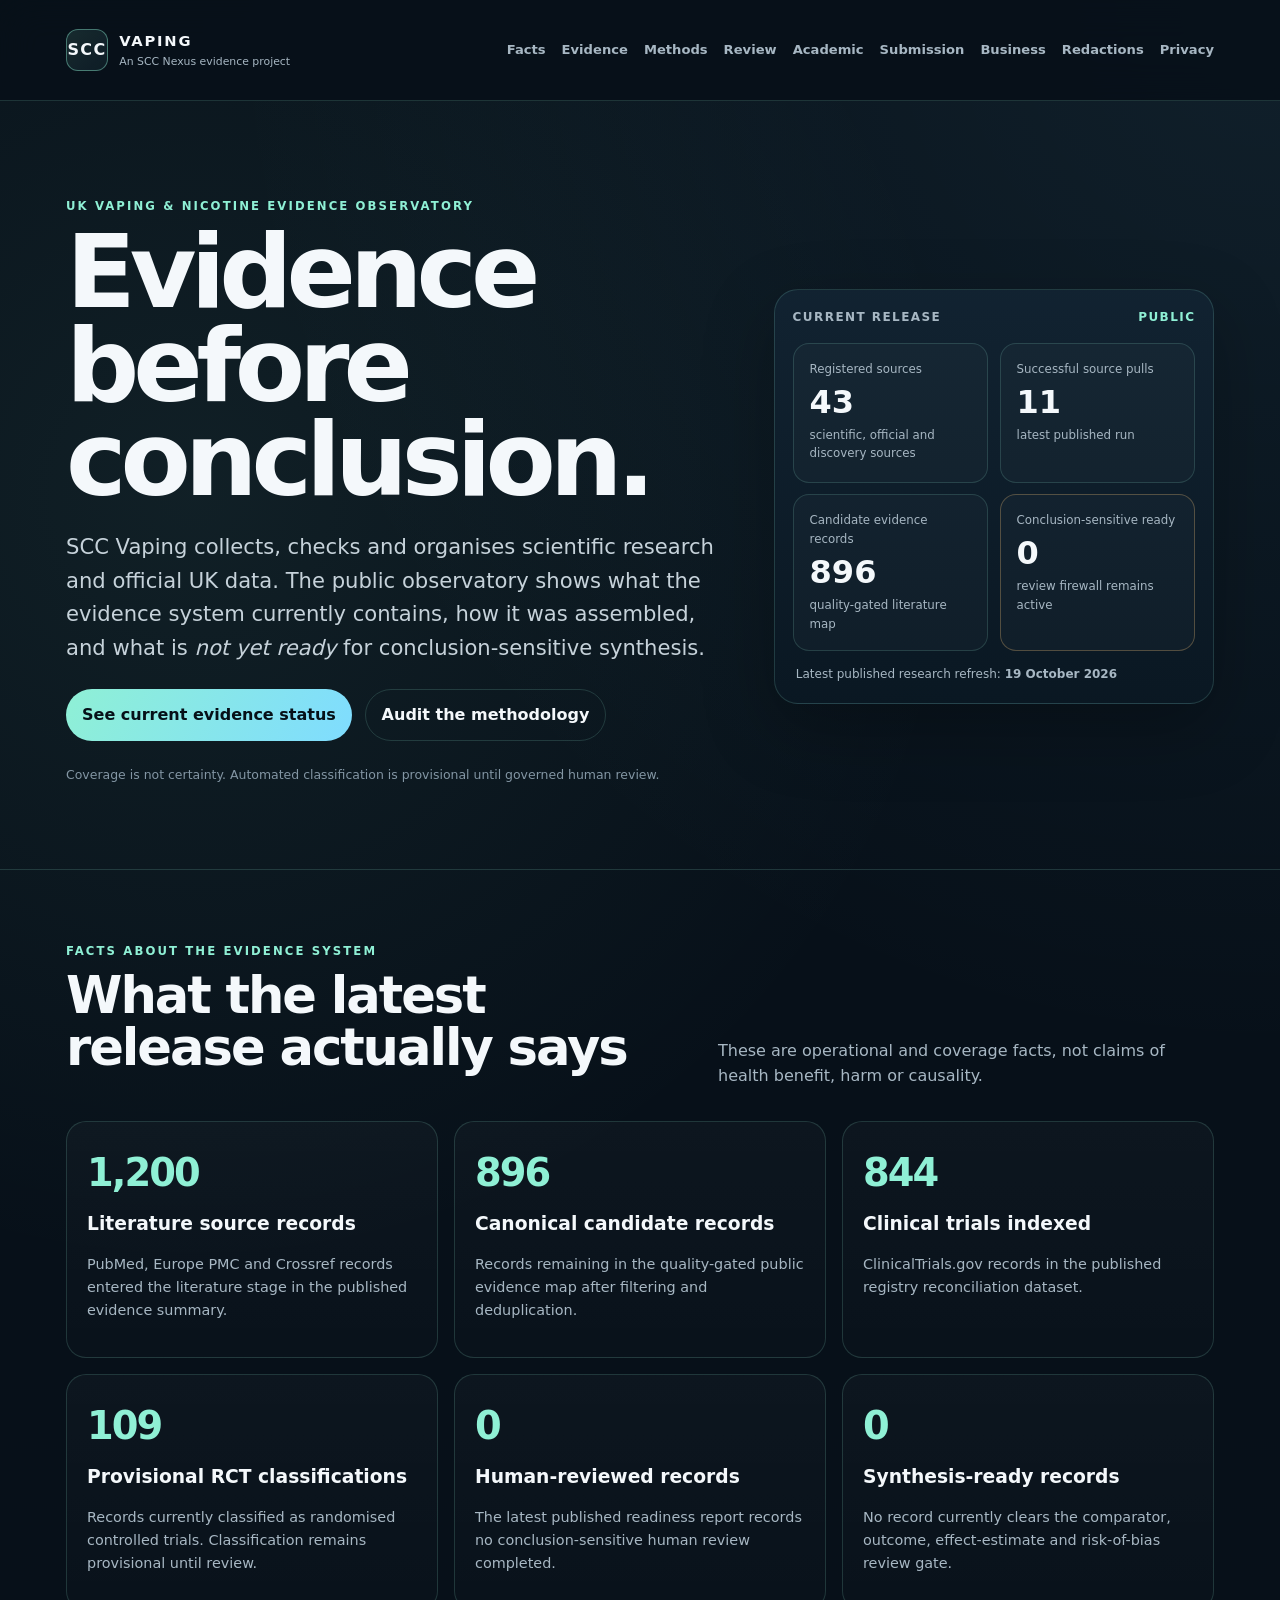
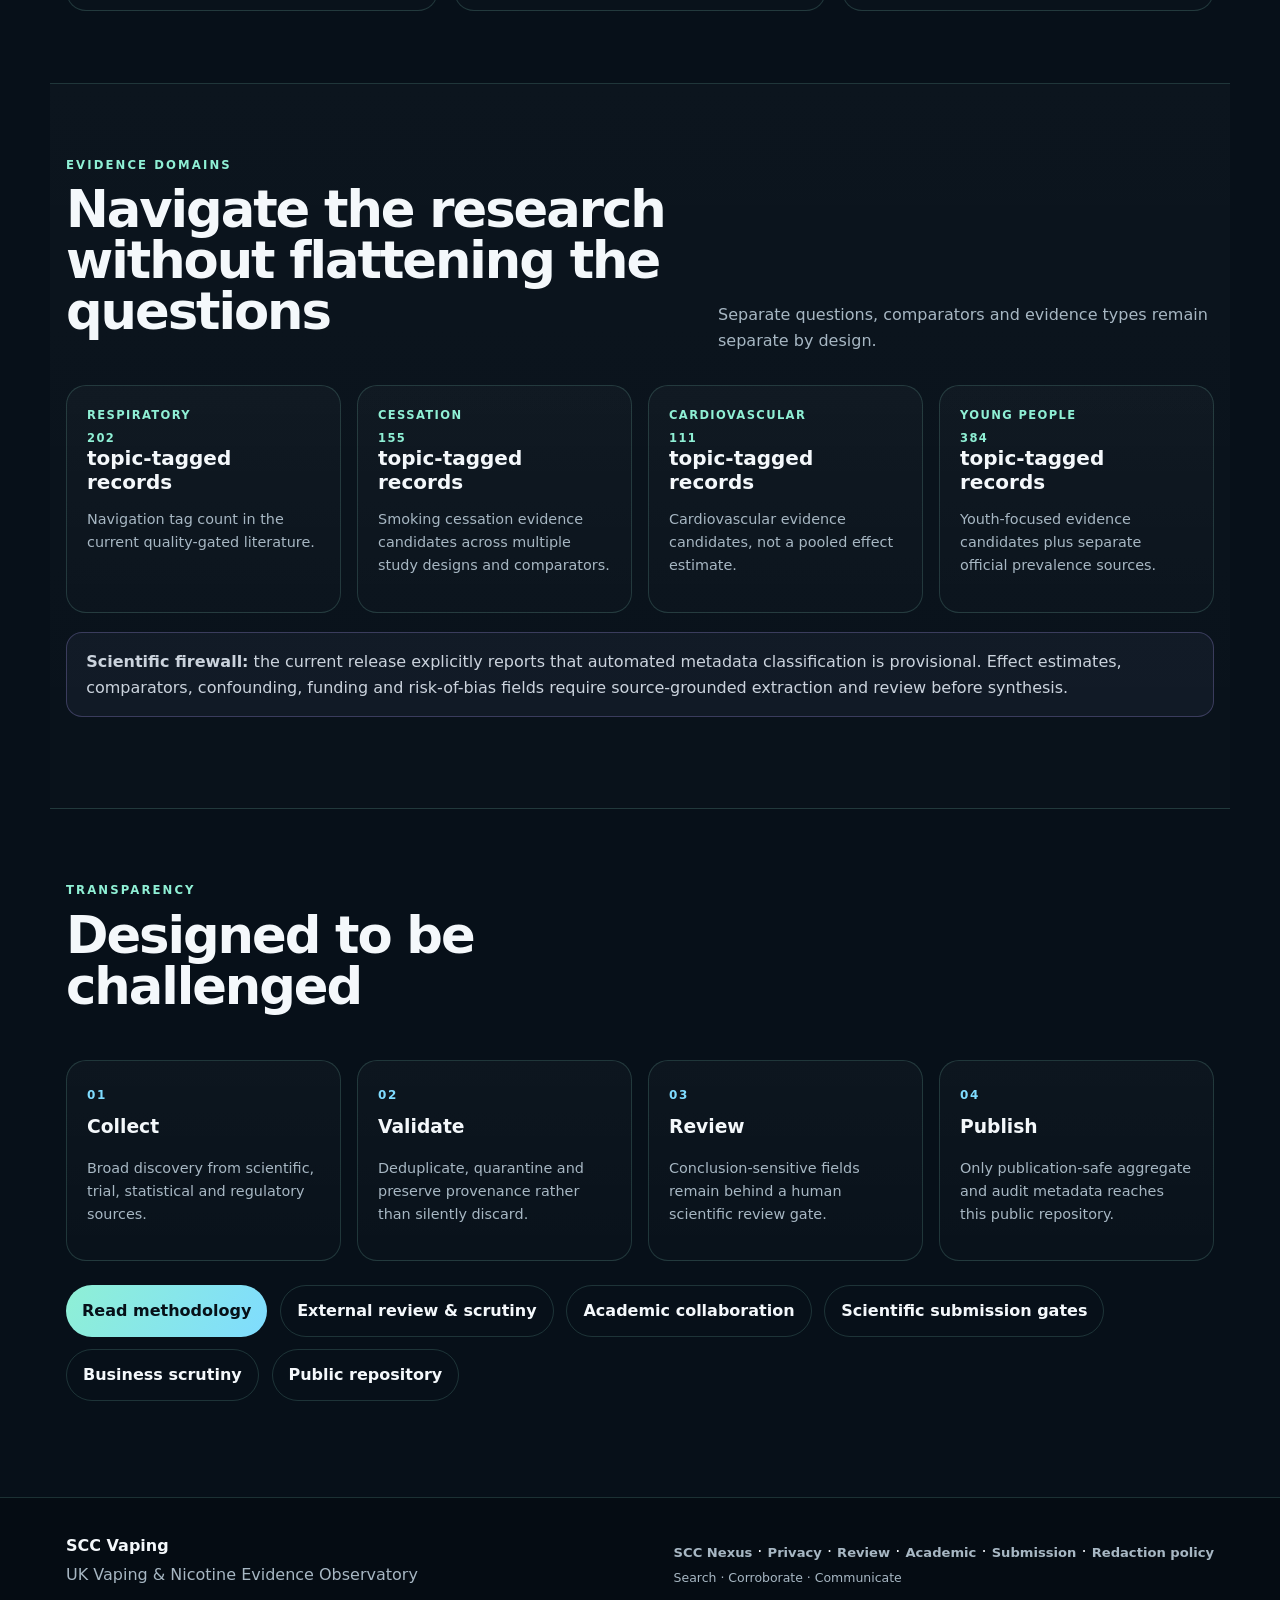
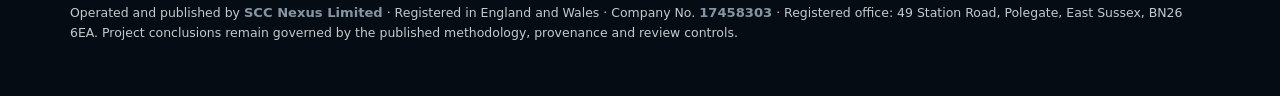
==== index.html @ a6e822c3 "Publish validated SCC Vaping harvest 39240309788 (direct_canonical)" ====
<!doctype html>
<html lang="en-GB">
<head>
  <meta charset="utf-8">
  <meta name="viewport" content="width=device-width,initial-scale=1,viewport-fit=cover">
  <title>SCC Vaping — UK Vaping & Nicotine Evidence Observatory</title>
  <meta name="description" content="SCC Vaping is an independent UK vaping and nicotine evidence observatory: public evidence coverage, research status, methodology, provenance and review readiness.">
  <meta name="theme-color" content="#071019">
  <meta name="robots" content="index,follow,max-image-preview:large,max-snippet:-1,max-video-preview:-1">
  <link rel="canonical" href="https://sccvaping.github.io/observatory/">
  <meta property="og:type" content="website">
  <meta property="og:title" content="SCC Vaping — UK Vaping & Nicotine Evidence Observatory">
  <meta property="og:description" content="Evidence before conclusion: transparent coverage, provenance, review readiness and publication safeguards.">
  <meta property="og:url" content="https://sccvaping.github.io/observatory/">
  <meta property="og:site_name" content="SCC Vaping">
  <meta name="twitter:card" content="summary_large_image">
  <link rel="stylesheet" href="assets/site.css">
  <script type="application/ld+json">{"@context":"https://schema.org","@type":"WebSite","name":"SCC Vaping","alternateName":"UK Vaping & Nicotine Evidence Observatory","url":"https://sccvaping.github.io/observatory/","description":"Independent evidence infrastructure for UK vaping and nicotine research, official data and review readiness.","publisher":{"@type":"Organization","name":"SCC Nexus","url":"https://sccnexus.co.uk/"}}</script>
  <script src="assets/site.js" defer></script>
</head>
<body>
<a class="skip" href="#main">Skip to main content</a>
<header class="topbar">
  <div class="wrap nav">
    <a class="brand" href="./" aria-label="SCC Vaping home"><span class="brand-mark">SCC</span><span><strong>VAPING</strong><small>An SCC Nexus evidence project</small></span></a>
    <nav aria-label="Primary">
      <a href="#facts">Facts</a><a href="#evidence">Evidence</a><a href="methodology.html">Methods</a><a href="review.html">Review</a><a href="academic.html">Academic</a><a href="submission.html">Submission</a><a href="business.html">Business</a><a href="redactions.html">Redactions</a><a href="privacy.html">Privacy</a>
    </nav>
  </div>
</header>
<main id="main">
  <section class="hero">
    <div class="wrap hero-grid">
      <div>
        <p class="eyebrow">UK Vaping &amp; Nicotine Evidence Observatory</p>
        <h1>Evidence before conclusion.</h1>
        <p class="lede">SCC Vaping collects, checks and organises scientific research and official UK data. The public observatory shows what the evidence system currently contains, how it was assembled, and what is <em>not yet ready</em> for conclusion-sensitive synthesis.</p>
        <div class="actions"><a class="button" href="#facts">See current evidence status</a><a class="button ghost" href="methodology.html">Audit the methodology</a></div>
        <p class="micro">Coverage is not certainty. Automated classification is provisional until governed human review.</p>
      </div>
      <aside class="pulse" aria-label="Current observatory status">
        <div class="pulse-head"><span>Current release</span><span class="status-dot">PUBLIC</span></div>
        <div class="pulse-grid">
          <article><span>Registered sources</span><strong id="registered-sources">43</strong><small>scientific, official and discovery sources</small></article>
          <article><span>Successful source pulls</span><strong id="successful-sources">11</strong><small>latest published run</small></article>
          <article><span>Candidate evidence records</span><strong id="candidate-evidence-records">896</strong><small>quality-gated literature map</small></article>
          <article class="gate"><span>Conclusion-sensitive ready</span><strong id="conclusion-ready">0</strong><small>review firewall remains active</small></article>
        </div>
        <p class="refresh">Latest published research refresh: <strong id="refresh-date">19 October 2026</strong></p>
      </aside>
    </div>
  </section>

  <section id="facts" class="section wrap">
    <div class="section-head"><div><p class="eyebrow">Facts about the evidence system</p><h2>What the latest release actually says</h2></div><p>These are operational and coverage facts, not claims of health benefit, harm or causality.</p></div>
    <div class="fact-grid">
      <article><b id="literature-source-records">1,200</b><h3>Literature source records</h3><p>PubMed, Europe PMC and Crossref records entered the literature stage in the published evidence summary.</p></article>
      <article><b id="canonical-candidate-records">896</b><h3>Canonical candidate records</h3><p>Records remaining in the quality-gated public evidence map after filtering and deduplication.</p></article>
      <article><b id="clinical-trials-indexed">844</b><h3>Clinical trials indexed</h3><p>ClinicalTrials.gov records in the published registry reconciliation dataset.</p></article>
      <article><b id="provisional-rct-count">109</b><h3>Provisional RCT classifications</h3><p>Records currently classified as randomised controlled trials. Classification remains provisional until review.</p></article>
      <article><b id="human-reviewed-count">0</b><h3>Human-reviewed records</h3><p>The latest published readiness report records no conclusion-sensitive human review completed.</p></article>
      <article><b id="synthesis-ready-count">0</b><h3>Synthesis-ready records</h3><p>No record currently clears the comparator, outcome, effect-estimate and risk-of-bias review gate.</p></article>
    </div>
  </section>

  <section id="evidence" class="section alt">
    <div class="wrap">
      <div class="section-head"><div><p class="eyebrow">Evidence domains</p><h2>Navigate the research without flattening the questions</h2></div><p>Separate questions, comparators and evidence types remain separate by design.</p></div>
      <div class="domain-grid">
        <article><span>Respiratory</span><strong><span id="respiratory-count">202</span> topic-tagged records</strong><p>Navigation tag count in the current quality-gated literature.</p></article>
        <article><span>Cessation</span><strong><span id="cessation-count">155</span> topic-tagged records</strong><p>Smoking cessation evidence candidates across multiple study designs and comparators.</p></article>
        <article><span>Cardiovascular</span><strong><span id="cardiovascular-count">111</span> topic-tagged records</strong><p>Cardiovascular evidence candidates, not a pooled effect estimate.</p></article>
        <article><span>Young people</span><strong><span id="youth-count">384</span> topic-tagged records</strong><p>Youth-focused evidence candidates plus separate official prevalence sources.</p></article>
      </div>
      <div class="notice"><strong>Scientific firewall:</strong> the current release explicitly reports that automated metadata classification is provisional. Effect estimates, comparators, confounding, funding and risk-of-bias fields require source-grounded extraction and review before synthesis.</div>
    </div>
  </section>

  <section class="section wrap">
    <div class="section-head"><div><p class="eyebrow">Transparency</p><h2>Designed to be challenged</h2></div></div>
    <div class="steps"><article><b>01</b><h3>Collect</h3><p>Broad discovery from scientific, trial, statistical and regulatory sources.</p></article><article><b>02</b><h3>Validate</h3><p>Deduplicate, quarantine and preserve provenance rather than silently discard.</p></article><article><b>03</b><h3>Review</h3><p>Conclusion-sensitive fields remain behind a human scientific review gate.</p></article><article><b>04</b><h3>Publish</h3><p>Only publication-safe aggregate and audit metadata reaches this public repository.</p></article></div>
    <div class="actions lower"><a class="button" href="methodology.html">Read methodology</a><a class="button ghost" href="review.html">External review &amp; scrutiny</a><a class="button ghost" href="academic.html">Academic collaboration</a><a class="button ghost" href="submission.html">Scientific submission gates</a><a class="button ghost" href="business.html">Business scrutiny</a><a class="button ghost" href="https://github.com/sccvaping/observatory">Public repository</a></div>
  </section>
</main>
<footer><div class="wrap footer-grid"><div><strong>SCC Vaping</strong><p>UK Vaping &amp; Nicotine Evidence Observatory</p></div><div><a href="https://sccnexus.co.uk/">SCC Nexus</a><span> · </span><a href="privacy.html">Privacy</a><span> · </span><a href="review.html">Review</a><span> · </span><a href="academic.html">Academic</a><span> · </span><a href="submission.html">Submission</a><span> · </span><a href="redactions.html">Redaction policy</a><p class="micro">Search · Corroborate · Communicate</p></div></div></footer>
</body>
</html>
---- assets/site.css ----
:root{--bg:#071019;--panel:#0b1722;--panel2:#0e1d2a;--line:rgba(150,238,217,.16);--text:#f4f8fb;--muted:#a7b7c3;--mint:#8ff0d5;--cyan:#7fdcff;--violet:#b5a5ff;--amber:#ffc97a;--max:1180px}*{box-sizing:border-box}html{scroll-behavior:smooth}body{margin:0;background:radial-gradient(circle at top right,rgba(127,220,255,.08),transparent 30%),radial-gradient(circle at 15% 15%,rgba(143,240,213,.07),transparent 26%),var(--bg);color:var(--text);font-family:Inter,ui-sans-serif,system-ui,-apple-system,BlinkMacSystemFont,"Segoe UI",sans-serif;line-height:1.6}a{color:var(--mint)}.wrap,main{width:min(var(--max),calc(100% - 2rem));margin:auto}.skip{position:absolute;left:-999px}.skip:focus{left:1rem;top:1rem;z-index:99;background:#fff;color:#000;padding:.7rem 1rem}.topbar,body>header{position:sticky;top:0;z-index:50;background:rgba(7,16,25,.9);backdrop-filter:blur(18px);border-bottom:1px solid var(--line)}body>header{min-height:74px;padding:.8rem max(1rem,calc((100vw - var(--max))/2));display:flex;align-items:center;justify-content:space-between;gap:1.2rem}.nav{min-height:74px;display:flex;align-items:center;justify-content:space-between;gap:1.2rem}.brand{display:flex;align-items:center;gap:.7rem;color:var(--text);text-decoration:none}.brand-mark{display:grid;place-items:center;width:42px;height:42px;border:1px solid rgba(143,240,213,.42);border-radius:12px;background:linear-gradient(135deg,rgba(143,240,213,.12),rgba(127,220,255,.06));font-weight:900;letter-spacing:.08em}.brand strong,.brand b{display:block;letter-spacing:.12em;font-size:.92rem}.brand b span{color:var(--mint)}.brand small{display:block;color:var(--muted);font-size:.68rem}.nav nav,body>header nav{display:flex;gap:1rem;flex-wrap:wrap}.nav nav a,body>header nav a,footer a{color:var(--muted);text-decoration:none;font-size:.82rem;font-weight:700}.nav nav a:hover,body>header nav a:hover,body>header nav a.active,footer a:hover{color:var(--mint)}.hero{padding:6rem 0 4.5rem;border-bottom:1px solid var(--line)}main>.hero{margin-left:calc(50% - 50vw);margin-right:calc(50% - 50vw);padding-left:max(1rem,calc((100vw - var(--max))/2));padding-right:max(1rem,calc((100vw - var(--max))/2))}.hero.compact{padding-top:4rem;padding-bottom:3rem}.hero-grid{display:grid;grid-template-columns:1.2fr .8fr;gap:3rem;align-items:center}.eyebrow{margin:0 0 .6rem;text-transform:uppercase;letter-spacing:.18em;color:var(--mint);font-size:.73rem;font-weight:900}.hero h1{font-size:clamp(3rem,8vw,6.7rem);line-height:.92;letter-spacing:-.06em;margin:.25rem 0 1.4rem;max-width:10ch}.compact h1{font-size:clamp(2.6rem,6vw,5rem);max-width:15ch}.lede,.intro{font-size:clamp(1.03rem,2vw,1.32rem);color:#c6d2da;max-width:800px}.intro{font-size:1rem}.micro{font-size:.78rem;color:#8396a4}.actions{display:flex;gap:.8rem;flex-wrap:wrap;margin:1.5rem 0}.button{display:inline-flex;align-items:center;justify-content:center;min-height:48px;padding:.75rem 1rem;border-radius:999px;background:linear-gradient(120deg,var(--mint),var(--cyan));color:#061018;text-decoration:none;font-weight:900}.button.ghost{background:transparent;color:var(--text);border:1px solid var(--line)}.pulse{background:linear-gradient(180deg,rgba(18,36,51,.9),rgba(10,24,35,.9));border:1px solid var(--line);border-radius:24px;padding:1.1rem;box-shadow:0 24px 70px rgba(0,0,0,.25)}.pulse-head{display:flex;justify-content:space-between;color:var(--muted);font-size:.75rem;font-weight:800;text-transform:uppercase;letter-spacing:.12em}.status-dot{color:var(--mint)}.pulse-grid{display:grid;grid-template-columns:1fr 1fr;gap:.7rem;margin-top:1rem}.pulse article{background:rgba(255,255,255,.025);border:1px solid var(--line);border-radius:16px;padding:1rem;min-height:140px}.pulse article.gate{border-color:rgba(255,201,122,.28)}.pulse article span,.pulse article small{display:block;color:var(--muted);font-size:.74rem}.pulse article strong{display:block;font-size:2rem;line-height:1.1;margin:.35rem 0}.refresh{font-size:.75rem;color:var(--muted);margin:.9rem .2rem .1rem}.section{padding:4.5rem 0}.section.alt{background:linear-gradient(180deg,rgba(255,255,255,.018),rgba(255,255,255,.008));border-top:1px solid var(--line);border-bottom:1px solid var(--line)}.section h2,.section-head h2{font-size:clamp(2rem,4vw,3.4rem);line-height:1;letter-spacing:-.04em;margin:.2rem 0 1rem}.section-head{display:grid;grid-template-columns:1fr .8fr;gap:2rem;align-items:end;margin-bottom:2rem}.section-head>p{color:var(--muted);margin:0}.fact-grid,.domain-grid,.steps,.cards,.stats{display:grid;gap:1rem}.fact-grid{grid-template-columns:repeat(3,1fr)}.domain-grid,.steps{grid-template-columns:repeat(4,1fr)}.cards{grid-template-columns:repeat(3,1fr)}.stats{grid-template-columns:repeat(5,1fr)}.stats article,.cards article,.fact-grid article,.domain-grid article,.steps article{background:linear-gradient(180deg,rgba(255,255,255,.027),rgba(255,255,255,.012));border:1px solid var(--line);border-radius:20px;padding:1.25rem}.stats span{display:block;color:var(--muted);font-size:.75rem}.stats strong{display:block;color:var(--mint);font-size:2rem;line-height:1.15;margin-top:.3rem}.cards p,.fact-grid p,.domain-grid p,.steps p{color:var(--muted);font-size:.9rem}.fact-grid b{font-size:2.4rem;letter-spacing:-.05em;color:var(--mint)}.fact-grid h3,.steps h3,.cards h3{margin:.35rem 0}.domain-grid span{display:block;color:var(--mint);font-size:.72rem;text-transform:uppercase;letter-spacing:.12em;font-weight:900}.domain-grid strong{display:block;font-size:1.25rem;line-height:1.2;margin:.45rem 0}.notice{margin:1.2rem 0;padding:1rem 1.2rem;border:1px solid rgba(181,165,255,.25);background:rgba(181,165,255,.05);border-radius:16px;color:#cbd3dd}.steps b{color:var(--cyan);font-size:.75rem;letter-spacing:.14em}.bars{max-width:850px}.bar-row{display:grid;grid-template-columns:180px 1fr 60px;gap:.8rem;align-items:center;margin:.7rem 0}.bar-row>span{font-size:.82rem;color:var(--muted)}.bar-row i{height:10px;background:rgba(255,255,255,.06);border-radius:999px;overflow:hidden}.bar-row i b{display:block;height:100%;background:linear-gradient(90deg,var(--mint),var(--cyan));border-radius:999px}.bar-row>strong{text-align:right}.table-wrap{overflow-x:auto}table{width:100%;border-collapse:collapse;background:rgba(255,255,255,.015);border:1px solid var(--line)}th,td{text-align:left;padding:.8rem;border-bottom:1px solid var(--line)}th{color:var(--mint);font-size:.76rem;text-transform:uppercase;letter-spacing:.08em}td{color:#cbd3dd}.lower{margin-top:1.5rem}footer{border-top:1px solid var(--line);padding:2.2rem max(1rem,calc((100vw - var(--max))/2));background:#050c13}footer p{color:var(--muted)}.footer-grid{display:flex;justify-content:space-between;gap:2rem;align-items:flex-end}.footer-grid p{margin:.2rem 0;color:var(--muted)}@media(max-width:900px){.hero-grid,.section-head{grid-template-columns:1fr}.fact-grid,.cards{grid-template-columns:1fr 1fr}.domain-grid,.steps{grid-template-columns:1fr 1fr}.stats{grid-template-columns:repeat(2,1fr)}.nav nav{display:none}body>header{align-items:flex-start;flex-direction:column}body>header nav{gap:.65rem}}@media(max-width:600px){.hero{padding:4rem 0 3rem}.pulse-grid,.fact-grid,.domain-grid,.steps,.cards,.stats{grid-template-columns:1fr}.footer-grid{display:block}.footer-grid>div+div{margin-top:1rem}.section{padding:3.5rem 0}.hero h1{font-size:3.4rem}.bar-row{grid-template-columns:120px 1fr 45px;font-size:.75rem}}
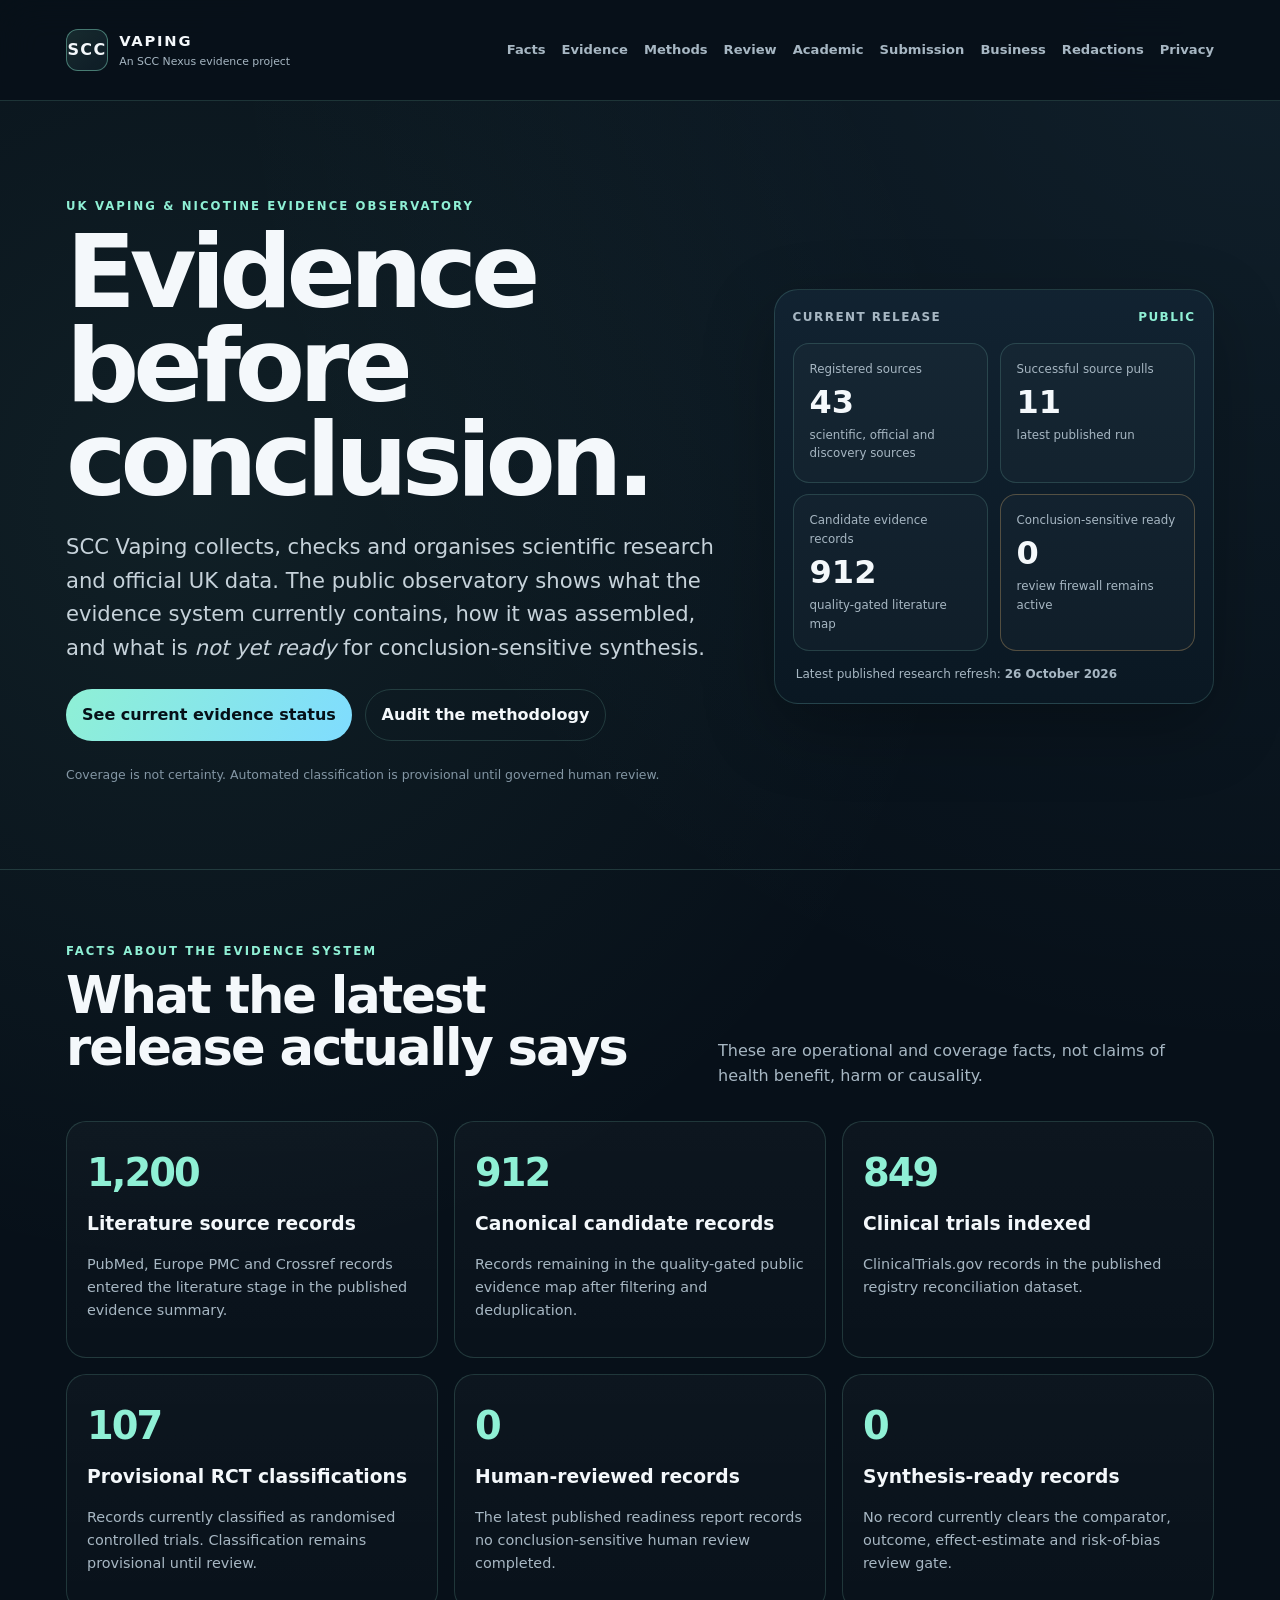
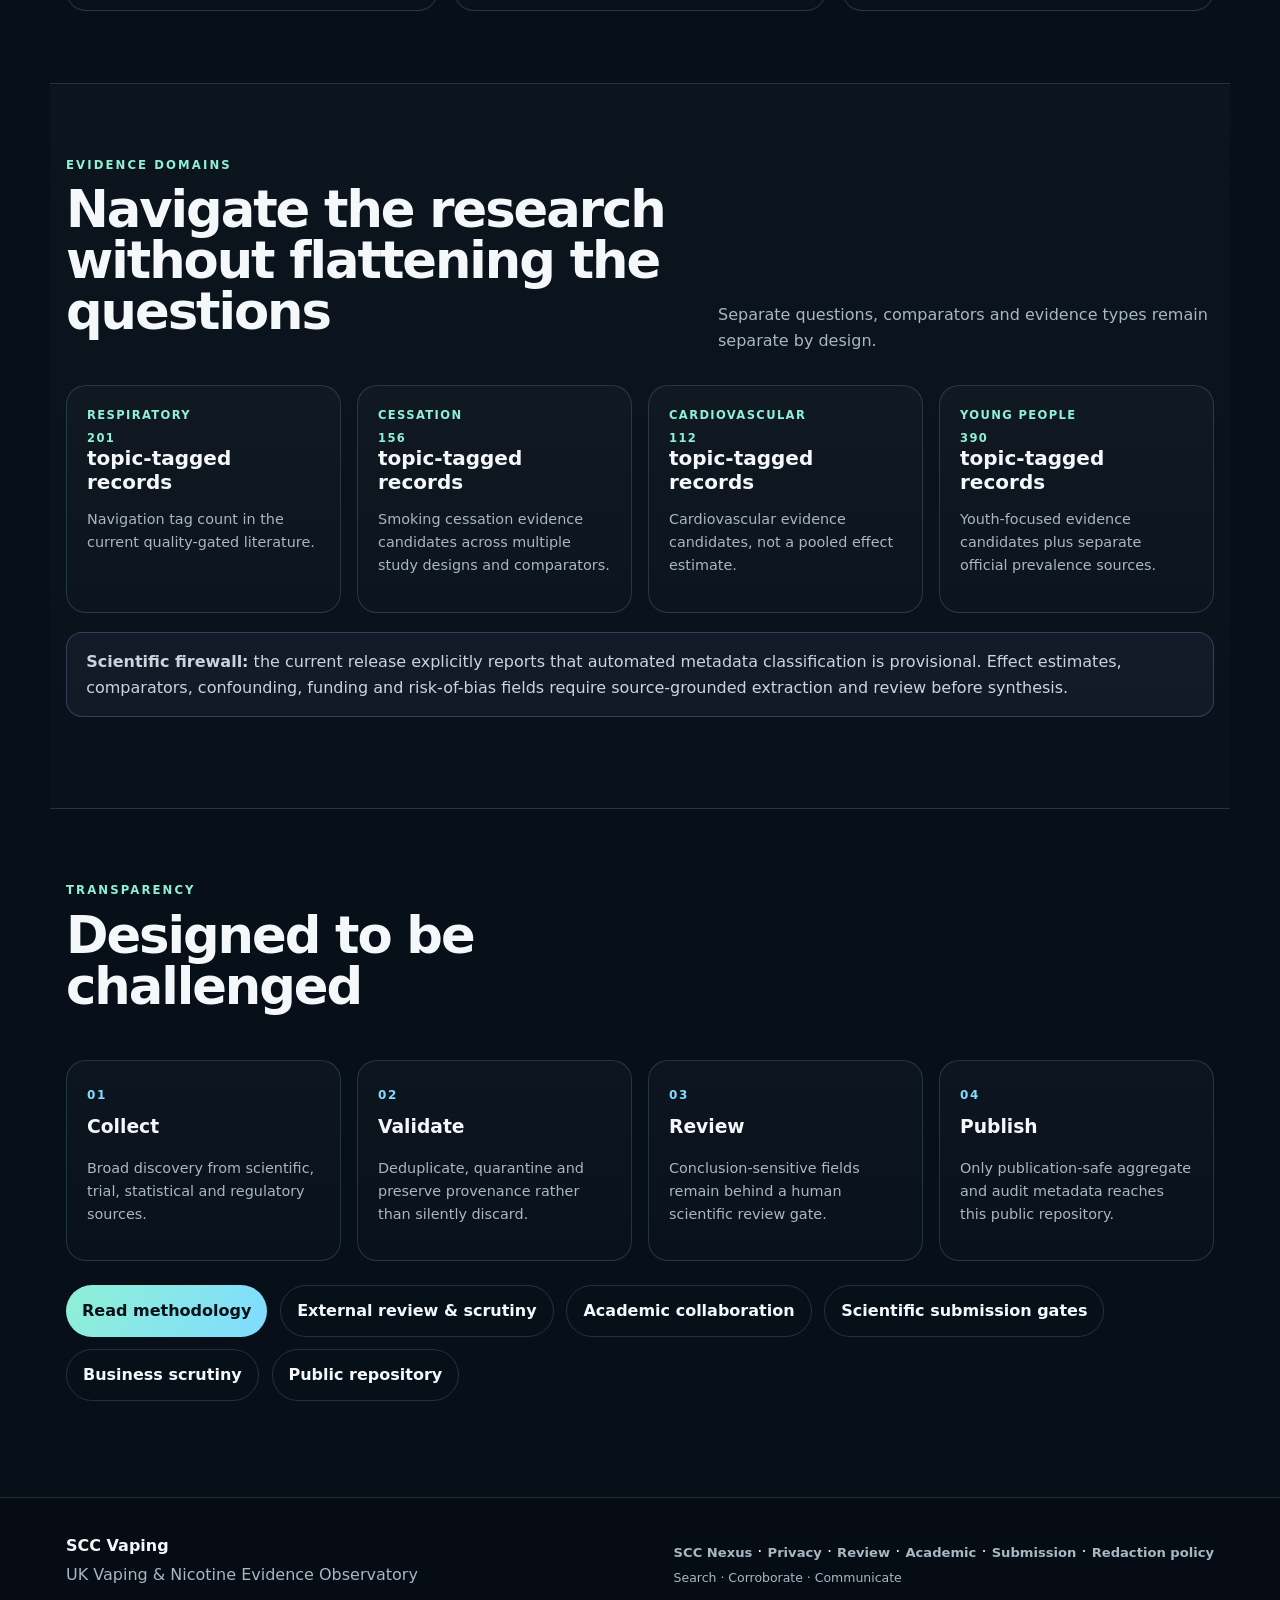
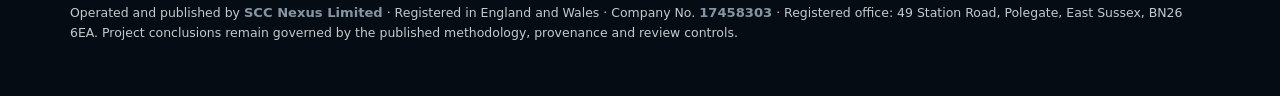
==== commit 8f03a2c9: "Publish validated SCC Vaping harvest 40313181927 (direct_canonical)" ====
--- a/index.html
+++ b/index.html
@@ -43,10 +43,10 @@
         <div class="pulse-grid">
           <article><span>Registered sources</span><strong id="registered-sources">43</strong><small>scientific, official and discovery sources</small></article>
           <article><span>Successful source pulls</span><strong id="successful-sources">11</strong><small>latest published run</small></article>
-          <article><span>Candidate evidence records</span><strong id="candidate-evidence-records">896</strong><small>quality-gated literature map</small></article>
+          <article><span>Candidate evidence records</span><strong id="candidate-evidence-records">912</strong><small>quality-gated literature map</small></article>
           <article class="gate"><span>Conclusion-sensitive ready</span><strong id="conclusion-ready">0</strong><small>review firewall remains active</small></article>
         </div>
-        <p class="refresh">Latest published research refresh: <strong id="refresh-date">19 October 2026</strong></p>
+        <p class="refresh">Latest published research refresh: <strong id="refresh-date">26 October 2026</strong></p>
       </aside>
     </div>
   </section>
@@ -55,9 +55,9 @@
     <div class="section-head"><div><p class="eyebrow">Facts about the evidence system</p><h2>What the latest release actually says</h2></div><p>These are operational and coverage facts, not claims of health benefit, harm or causality.</p></div>
     <div class="fact-grid">
       <article><b id="literature-source-records">1,200</b><h3>Literature source records</h3><p>PubMed, Europe PMC and Crossref records entered the literature stage in the published evidence summary.</p></article>
-      <article><b id="canonical-candidate-records">896</b><h3>Canonical candidate records</h3><p>Records remaining in the quality-gated public evidence map after filtering and deduplication.</p></article>
-      <article><b id="clinical-trials-indexed">844</b><h3>Clinical trials indexed</h3><p>ClinicalTrials.gov records in the published registry reconciliation dataset.</p></article>
-      <article><b id="provisional-rct-count">109</b><h3>Provisional RCT classifications</h3><p>Records currently classified as randomised controlled trials. Classification remains provisional until review.</p></article>
+      <article><b id="canonical-candidate-records">912</b><h3>Canonical candidate records</h3><p>Records remaining in the quality-gated public evidence map after filtering and deduplication.</p></article>
+      <article><b id="clinical-trials-indexed">849</b><h3>Clinical trials indexed</h3><p>ClinicalTrials.gov records in the published registry reconciliation dataset.</p></article>
+      <article><b id="provisional-rct-count">107</b><h3>Provisional RCT classifications</h3><p>Records currently classified as randomised controlled trials. Classification remains provisional until review.</p></article>
       <article><b id="human-reviewed-count">0</b><h3>Human-reviewed records</h3><p>The latest published readiness report records no conclusion-sensitive human review completed.</p></article>
       <article><b id="synthesis-ready-count">0</b><h3>Synthesis-ready records</h3><p>No record currently clears the comparator, outcome, effect-estimate and risk-of-bias review gate.</p></article>
     </div>
@@ -67,10 +67,10 @@
     <div class="wrap">
       <div class="section-head"><div><p class="eyebrow">Evidence domains</p><h2>Navigate the research without flattening the questions</h2></div><p>Separate questions, comparators and evidence types remain separate by design.</p></div>
       <div class="domain-grid">
-        <article><span>Respiratory</span><strong><span id="respiratory-count">202</span> topic-tagged records</strong><p>Navigation tag count in the current quality-gated literature.</p></article>
-        <article><span>Cessation</span><strong><span id="cessation-count">155</span> topic-tagged records</strong><p>Smoking cessation evidence candidates across multiple study designs and comparators.</p></article>
-        <article><span>Cardiovascular</span><strong><span id="cardiovascular-count">111</span> topic-tagged records</strong><p>Cardiovascular evidence candidates, not a pooled effect estimate.</p></article>
-        <article><span>Young people</span><strong><span id="youth-count">384</span> topic-tagged records</strong><p>Youth-focused evidence candidates plus separate official prevalence sources.</p></article>
+        <article><span>Respiratory</span><strong><span id="respiratory-count">201</span> topic-tagged records</strong><p>Navigation tag count in the current quality-gated literature.</p></article>
+        <article><span>Cessation</span><strong><span id="cessation-count">156</span> topic-tagged records</strong><p>Smoking cessation evidence candidates across multiple study designs and comparators.</p></article>
+        <article><span>Cardiovascular</span><strong><span id="cardiovascular-count">112</span> topic-tagged records</strong><p>Cardiovascular evidence candidates, not a pooled effect estimate.</p></article>
+        <article><span>Young people</span><strong><span id="youth-count">390</span> topic-tagged records</strong><p>Youth-focused evidence candidates plus separate official prevalence sources.</p></article>
       </div>
       <div class="notice"><strong>Scientific firewall:</strong> the current release explicitly reports that automated metadata classification is provisional. Effect estimates, comparators, confounding, funding and risk-of-bias fields require source-grounded extraction and review before synthesis.</div>
     </div>
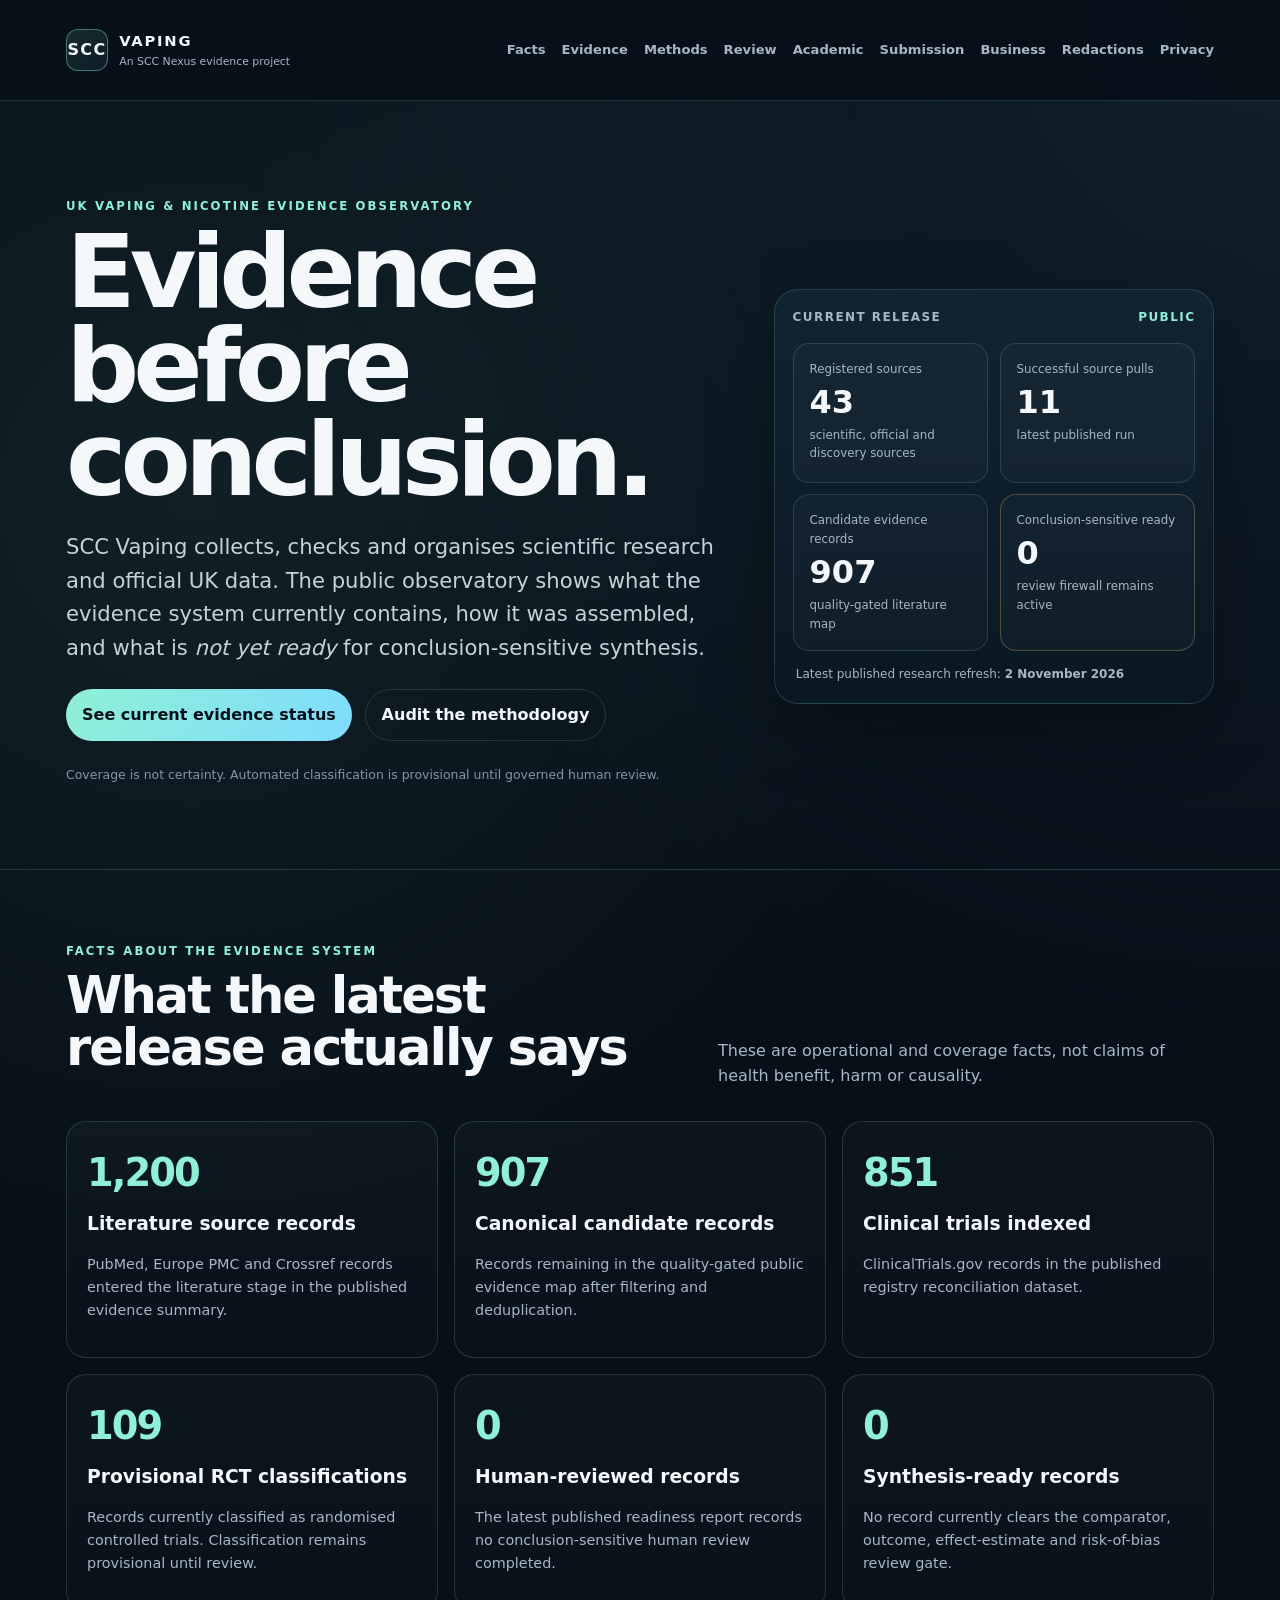
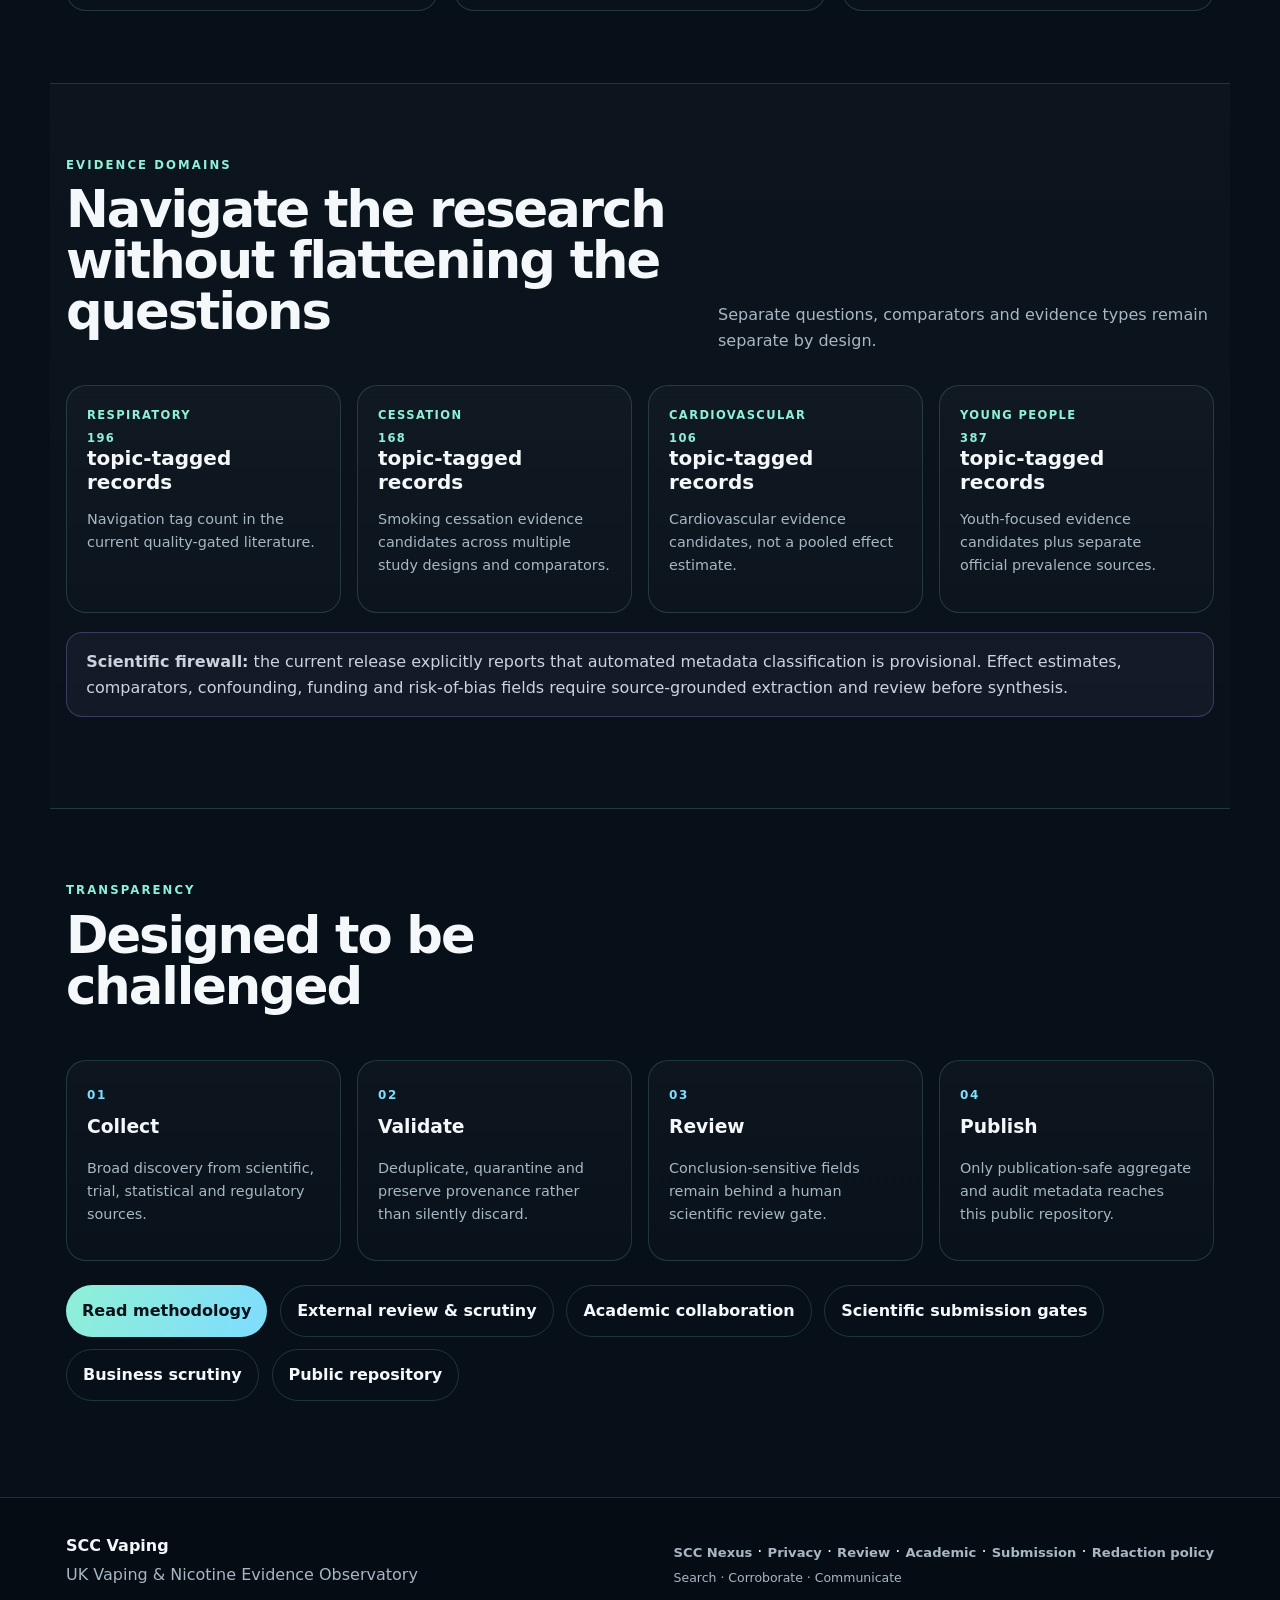
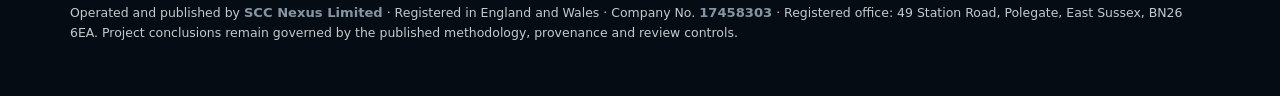
==== commit 6c7bceaa: "Publish validated SCC Vaping harvest 41454214180 (direct_canonical)" ====
--- a/index.html
+++ b/index.html
@@ -43,10 +43,10 @@
         <div class="pulse-grid">
           <article><span>Registered sources</span><strong id="registered-sources">43</strong><small>scientific, official and discovery sources</small></article>
           <article><span>Successful source pulls</span><strong id="successful-sources">11</strong><small>latest published run</small></article>
-          <article><span>Candidate evidence records</span><strong id="candidate-evidence-records">912</strong><small>quality-gated literature map</small></article>
+          <article><span>Candidate evidence records</span><strong id="candidate-evidence-records">907</strong><small>quality-gated literature map</small></article>
           <article class="gate"><span>Conclusion-sensitive ready</span><strong id="conclusion-ready">0</strong><small>review firewall remains active</small></article>
         </div>
-        <p class="refresh">Latest published research refresh: <strong id="refresh-date">26 October 2026</strong></p>
+        <p class="refresh">Latest published research refresh: <strong id="refresh-date">2 November 2026</strong></p>
       </aside>
     </div>
   </section>
@@ -55,9 +55,9 @@
     <div class="section-head"><div><p class="eyebrow">Facts about the evidence system</p><h2>What the latest release actually says</h2></div><p>These are operational and coverage facts, not claims of health benefit, harm or causality.</p></div>
     <div class="fact-grid">
       <article><b id="literature-source-records">1,200</b><h3>Literature source records</h3><p>PubMed, Europe PMC and Crossref records entered the literature stage in the published evidence summary.</p></article>
-      <article><b id="canonical-candidate-records">912</b><h3>Canonical candidate records</h3><p>Records remaining in the quality-gated public evidence map after filtering and deduplication.</p></article>
-      <article><b id="clinical-trials-indexed">849</b><h3>Clinical trials indexed</h3><p>ClinicalTrials.gov records in the published registry reconciliation dataset.</p></article>
-      <article><b id="provisional-rct-count">107</b><h3>Provisional RCT classifications</h3><p>Records currently classified as randomised controlled trials. Classification remains provisional until review.</p></article>
+      <article><b id="canonical-candidate-records">907</b><h3>Canonical candidate records</h3><p>Records remaining in the quality-gated public evidence map after filtering and deduplication.</p></article>
+      <article><b id="clinical-trials-indexed">851</b><h3>Clinical trials indexed</h3><p>ClinicalTrials.gov records in the published registry reconciliation dataset.</p></article>
+      <article><b id="provisional-rct-count">109</b><h3>Provisional RCT classifications</h3><p>Records currently classified as randomised controlled trials. Classification remains provisional until review.</p></article>
       <article><b id="human-reviewed-count">0</b><h3>Human-reviewed records</h3><p>The latest published readiness report records no conclusion-sensitive human review completed.</p></article>
       <article><b id="synthesis-ready-count">0</b><h3>Synthesis-ready records</h3><p>No record currently clears the comparator, outcome, effect-estimate and risk-of-bias review gate.</p></article>
     </div>
@@ -67,10 +67,10 @@
     <div class="wrap">
       <div class="section-head"><div><p class="eyebrow">Evidence domains</p><h2>Navigate the research without flattening the questions</h2></div><p>Separate questions, comparators and evidence types remain separate by design.</p></div>
       <div class="domain-grid">
-        <article><span>Respiratory</span><strong><span id="respiratory-count">201</span> topic-tagged records</strong><p>Navigation tag count in the current quality-gated literature.</p></article>
-        <article><span>Cessation</span><strong><span id="cessation-count">156</span> topic-tagged records</strong><p>Smoking cessation evidence candidates across multiple study designs and comparators.</p></article>
-        <article><span>Cardiovascular</span><strong><span id="cardiovascular-count">112</span> topic-tagged records</strong><p>Cardiovascular evidence candidates, not a pooled effect estimate.</p></article>
-        <article><span>Young people</span><strong><span id="youth-count">390</span> topic-tagged records</strong><p>Youth-focused evidence candidates plus separate official prevalence sources.</p></article>
+        <article><span>Respiratory</span><strong><span id="respiratory-count">196</span> topic-tagged records</strong><p>Navigation tag count in the current quality-gated literature.</p></article>
+        <article><span>Cessation</span><strong><span id="cessation-count">168</span> topic-tagged records</strong><p>Smoking cessation evidence candidates across multiple study designs and comparators.</p></article>
+        <article><span>Cardiovascular</span><strong><span id="cardiovascular-count">106</span> topic-tagged records</strong><p>Cardiovascular evidence candidates, not a pooled effect estimate.</p></article>
+        <article><span>Young people</span><strong><span id="youth-count">387</span> topic-tagged records</strong><p>Youth-focused evidence candidates plus separate official prevalence sources.</p></article>
       </div>
       <div class="notice"><strong>Scientific firewall:</strong> the current release explicitly reports that automated metadata classification is provisional. Effect estimates, comparators, confounding, funding and risk-of-bias fields require source-grounded extraction and review before synthesis.</div>
     </div>
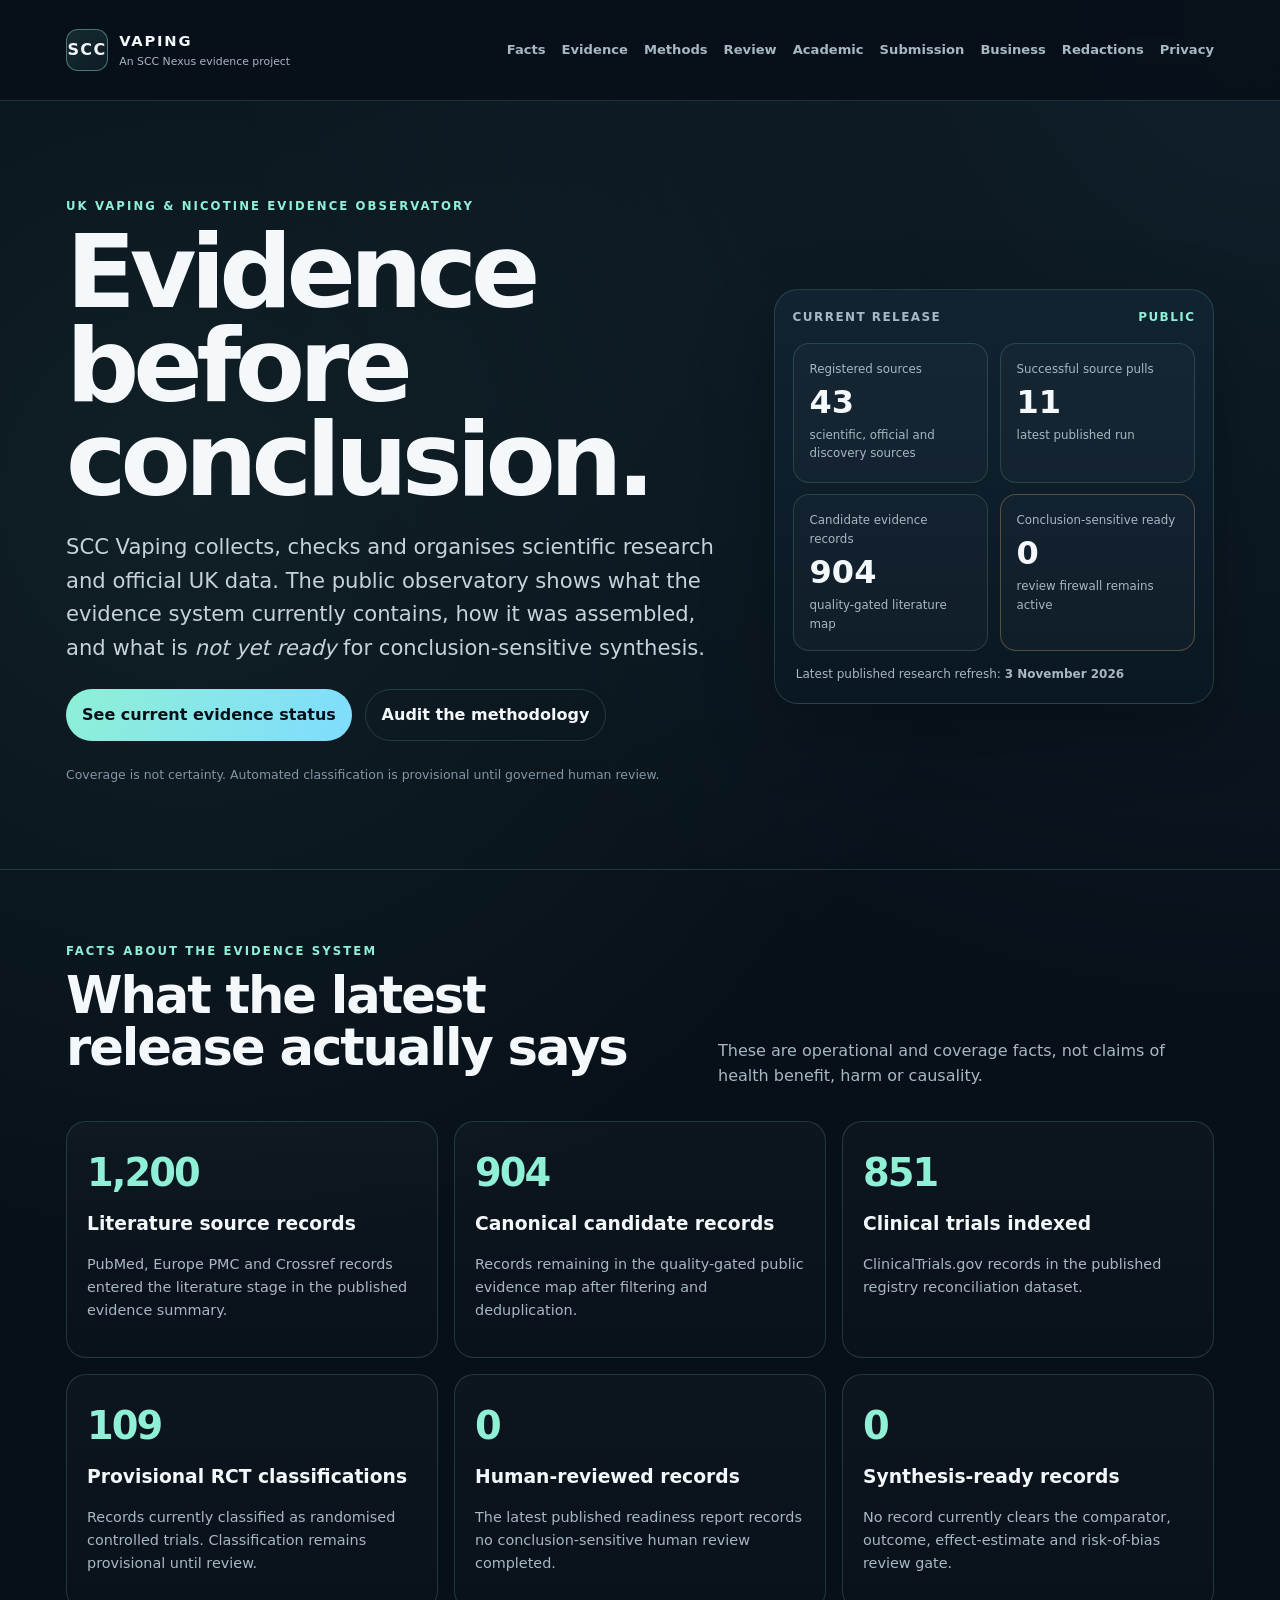
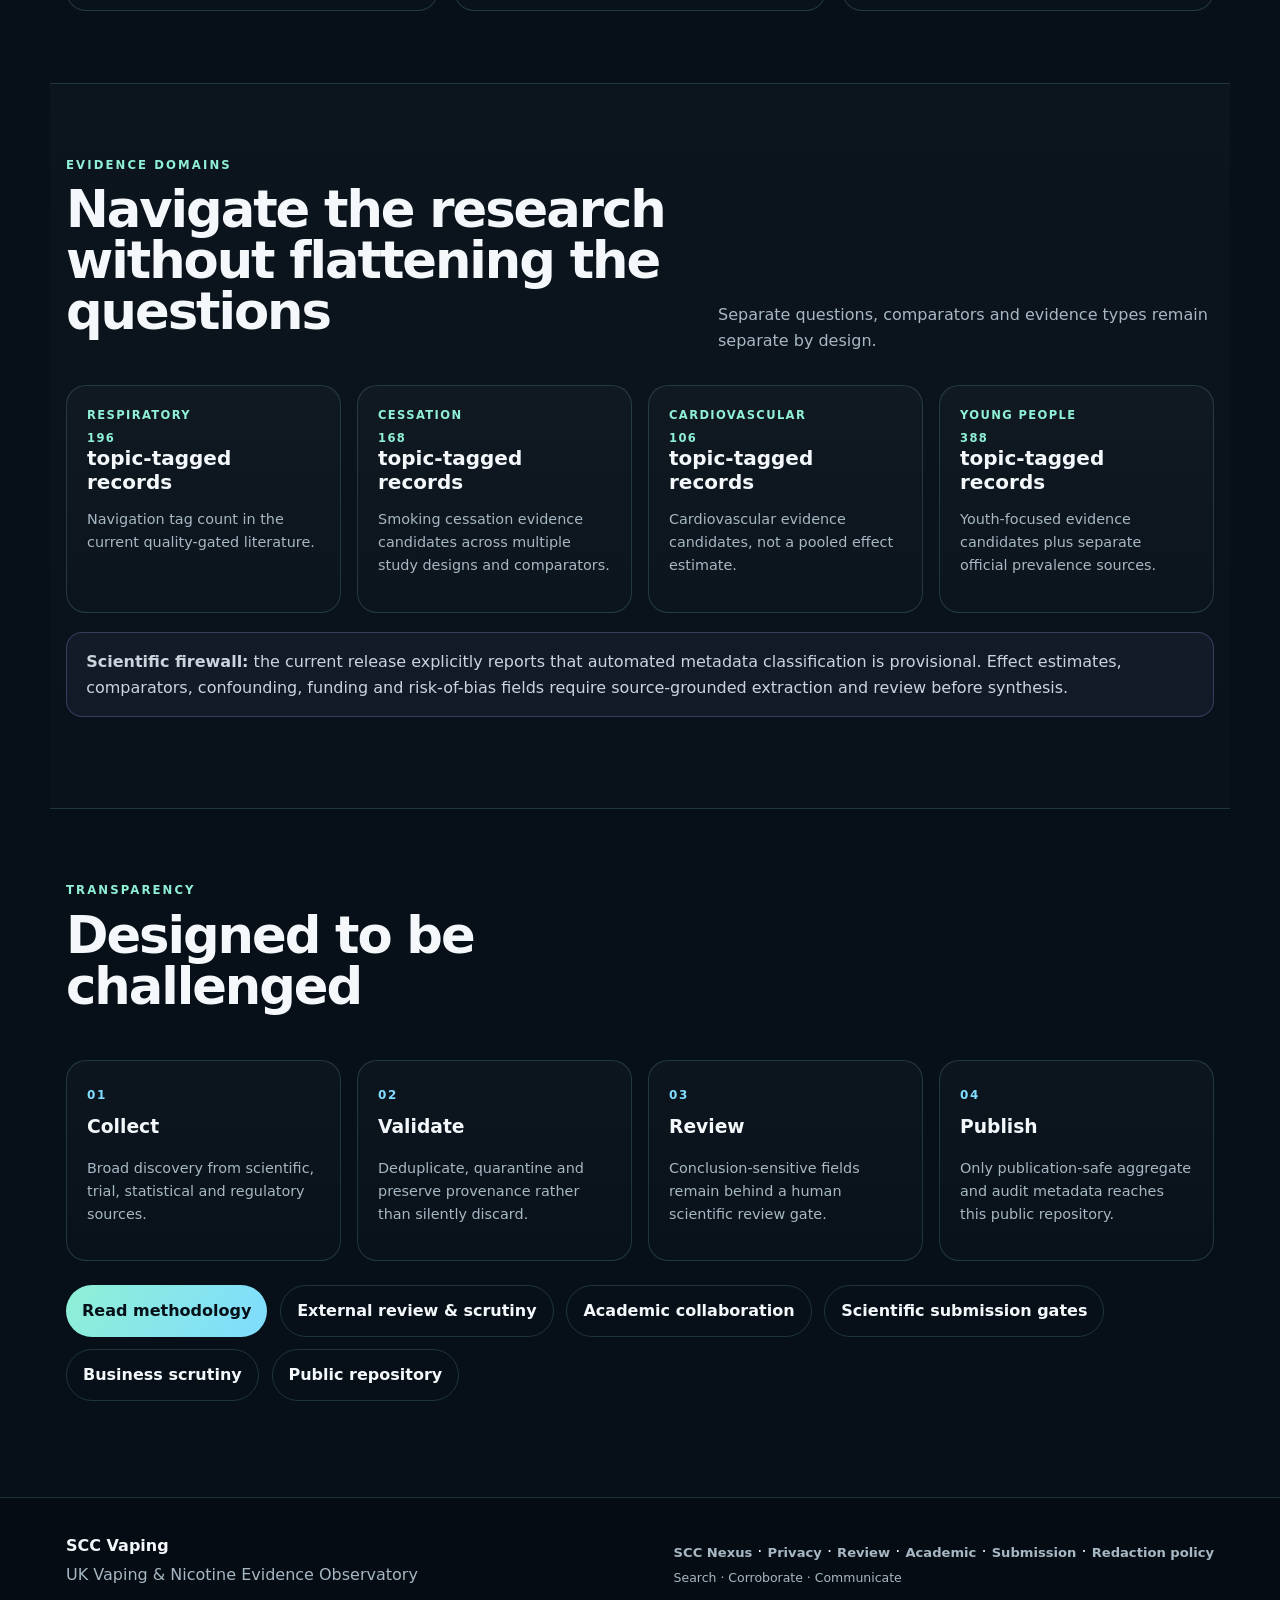
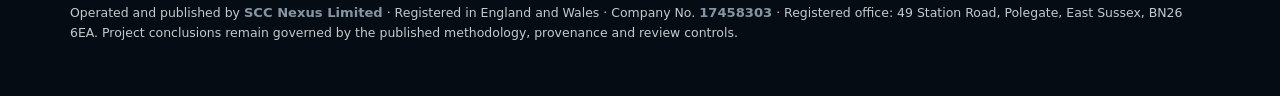
==== commit 83af8f0e: "Publish validated SCC Vaping harvest 41623192367 (direct_canonical)" ====
--- a/index.html
+++ b/index.html
@@ -43,10 +43,10 @@
         <div class="pulse-grid">
           <article><span>Registered sources</span><strong id="registered-sources">43</strong><small>scientific, official and discovery sources</small></article>
           <article><span>Successful source pulls</span><strong id="successful-sources">11</strong><small>latest published run</small></article>
-          <article><span>Candidate evidence records</span><strong id="candidate-evidence-records">907</strong><small>quality-gated literature map</small></article>
+          <article><span>Candidate evidence records</span><strong id="candidate-evidence-records">904</strong><small>quality-gated literature map</small></article>
           <article class="gate"><span>Conclusion-sensitive ready</span><strong id="conclusion-ready">0</strong><small>review firewall remains active</small></article>
         </div>
-        <p class="refresh">Latest published research refresh: <strong id="refresh-date">2 November 2026</strong></p>
+        <p class="refresh">Latest published research refresh: <strong id="refresh-date">3 November 2026</strong></p>
       </aside>
     </div>
   </section>
@@ -55,7 +55,7 @@
     <div class="section-head"><div><p class="eyebrow">Facts about the evidence system</p><h2>What the latest release actually says</h2></div><p>These are operational and coverage facts, not claims of health benefit, harm or causality.</p></div>
     <div class="fact-grid">
       <article><b id="literature-source-records">1,200</b><h3>Literature source records</h3><p>PubMed, Europe PMC and Crossref records entered the literature stage in the published evidence summary.</p></article>
-      <article><b id="canonical-candidate-records">907</b><h3>Canonical candidate records</h3><p>Records remaining in the quality-gated public evidence map after filtering and deduplication.</p></article>
+      <article><b id="canonical-candidate-records">904</b><h3>Canonical candidate records</h3><p>Records remaining in the quality-gated public evidence map after filtering and deduplication.</p></article>
       <article><b id="clinical-trials-indexed">851</b><h3>Clinical trials indexed</h3><p>ClinicalTrials.gov records in the published registry reconciliation dataset.</p></article>
       <article><b id="provisional-rct-count">109</b><h3>Provisional RCT classifications</h3><p>Records currently classified as randomised controlled trials. Classification remains provisional until review.</p></article>
       <article><b id="human-reviewed-count">0</b><h3>Human-reviewed records</h3><p>The latest published readiness report records no conclusion-sensitive human review completed.</p></article>
@@ -70,7 +70,7 @@
         <article><span>Respiratory</span><strong><span id="respiratory-count">196</span> topic-tagged records</strong><p>Navigation tag count in the current quality-gated literature.</p></article>
         <article><span>Cessation</span><strong><span id="cessation-count">168</span> topic-tagged records</strong><p>Smoking cessation evidence candidates across multiple study designs and comparators.</p></article>
         <article><span>Cardiovascular</span><strong><span id="cardiovascular-count">106</span> topic-tagged records</strong><p>Cardiovascular evidence candidates, not a pooled effect estimate.</p></article>
-        <article><span>Young people</span><strong><span id="youth-count">387</span> topic-tagged records</strong><p>Youth-focused evidence candidates plus separate official prevalence sources.</p></article>
+        <article><span>Young people</span><strong><span id="youth-count">388</span> topic-tagged records</strong><p>Youth-focused evidence candidates plus separate official prevalence sources.</p></article>
       </div>
       <div class="notice"><strong>Scientific firewall:</strong> the current release explicitly reports that automated metadata classification is provisional. Effect estimates, comparators, confounding, funding and risk-of-bias fields require source-grounded extraction and review before synthesis.</div>
     </div>
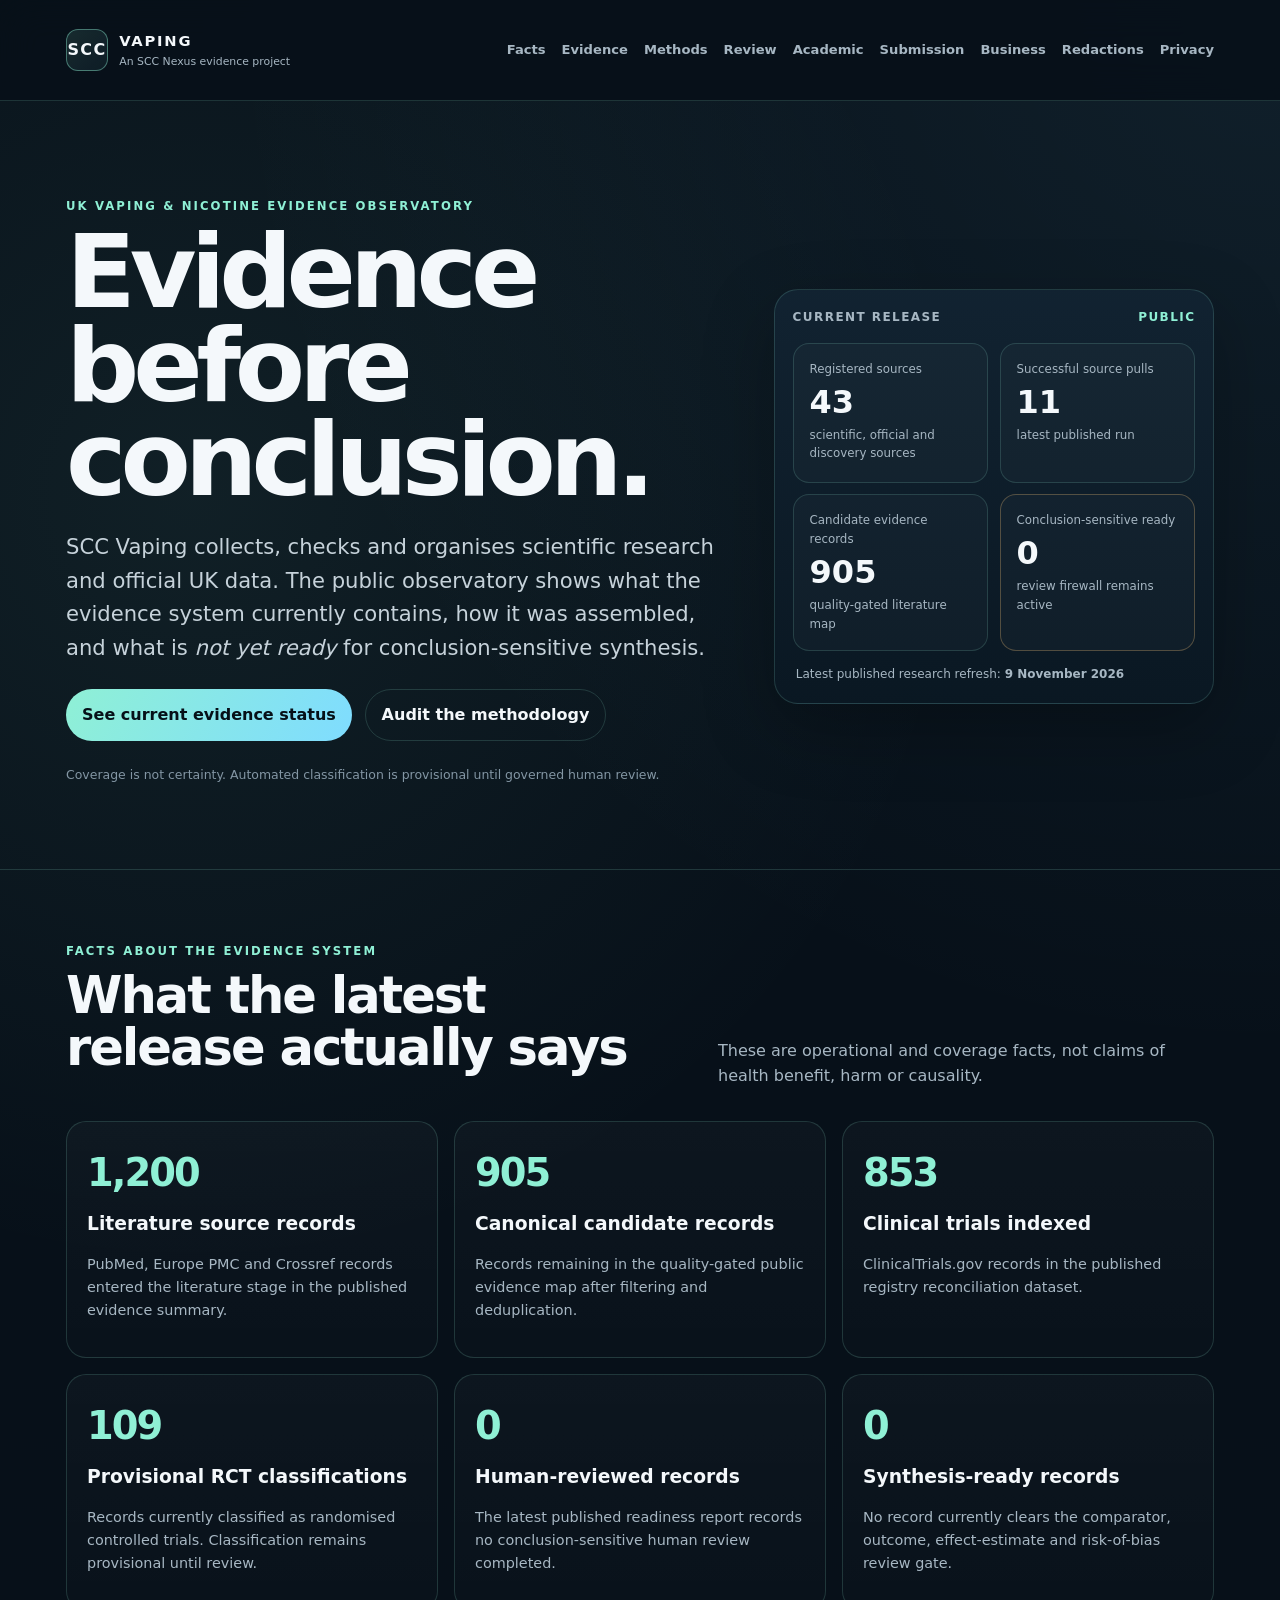
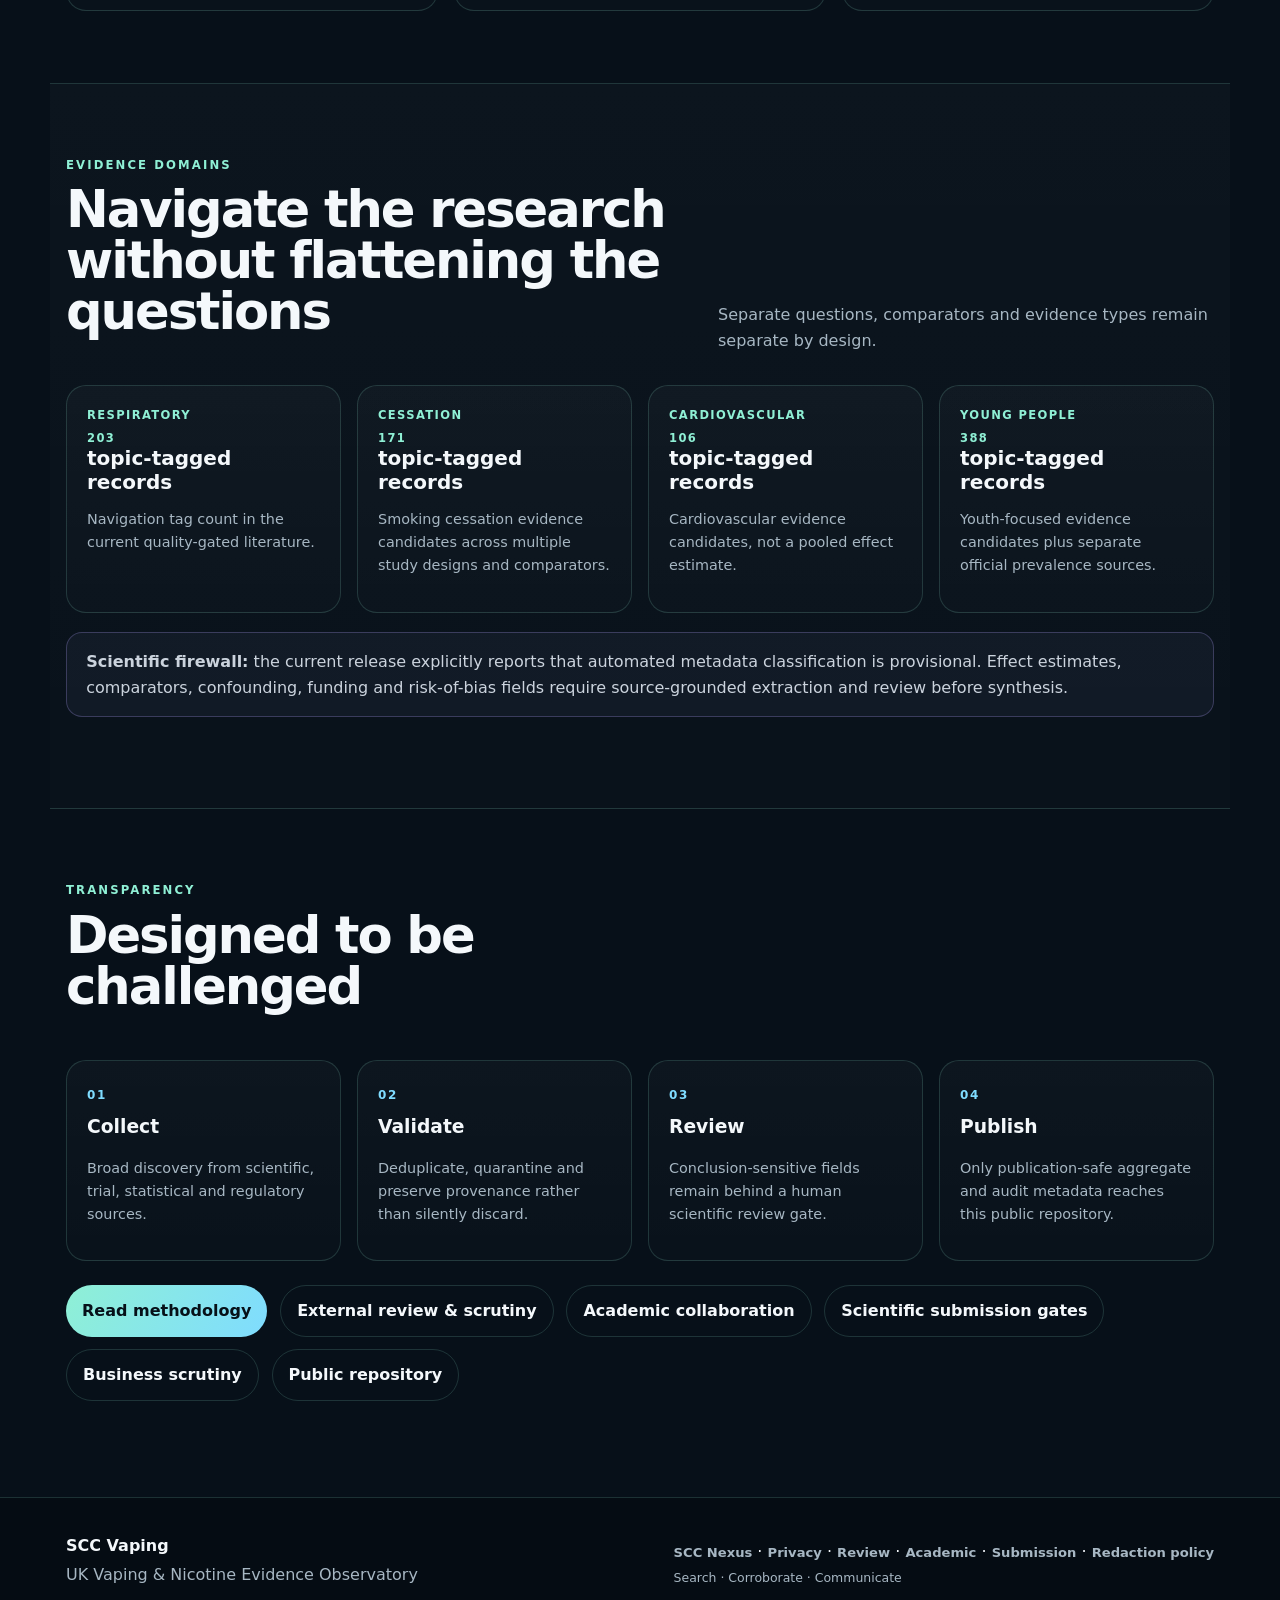
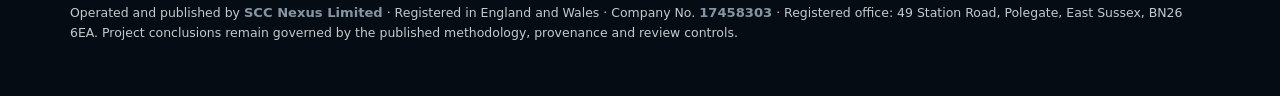
==== commit fb2a8834: "Publish validated SCC Vaping harvest 42630098321 (direct_canonical)" ====
--- a/index.html
+++ b/index.html
@@ -43,10 +43,10 @@
         <div class="pulse-grid">
           <article><span>Registered sources</span><strong id="registered-sources">43</strong><small>scientific, official and discovery sources</small></article>
           <article><span>Successful source pulls</span><strong id="successful-sources">11</strong><small>latest published run</small></article>
-          <article><span>Candidate evidence records</span><strong id="candidate-evidence-records">904</strong><small>quality-gated literature map</small></article>
+          <article><span>Candidate evidence records</span><strong id="candidate-evidence-records">905</strong><small>quality-gated literature map</small></article>
           <article class="gate"><span>Conclusion-sensitive ready</span><strong id="conclusion-ready">0</strong><small>review firewall remains active</small></article>
         </div>
-        <p class="refresh">Latest published research refresh: <strong id="refresh-date">3 November 2026</strong></p>
+        <p class="refresh">Latest published research refresh: <strong id="refresh-date">9 November 2026</strong></p>
       </aside>
     </div>
   </section>
@@ -55,8 +55,8 @@
     <div class="section-head"><div><p class="eyebrow">Facts about the evidence system</p><h2>What the latest release actually says</h2></div><p>These are operational and coverage facts, not claims of health benefit, harm or causality.</p></div>
     <div class="fact-grid">
       <article><b id="literature-source-records">1,200</b><h3>Literature source records</h3><p>PubMed, Europe PMC and Crossref records entered the literature stage in the published evidence summary.</p></article>
-      <article><b id="canonical-candidate-records">904</b><h3>Canonical candidate records</h3><p>Records remaining in the quality-gated public evidence map after filtering and deduplication.</p></article>
-      <article><b id="clinical-trials-indexed">851</b><h3>Clinical trials indexed</h3><p>ClinicalTrials.gov records in the published registry reconciliation dataset.</p></article>
+      <article><b id="canonical-candidate-records">905</b><h3>Canonical candidate records</h3><p>Records remaining in the quality-gated public evidence map after filtering and deduplication.</p></article>
+      <article><b id="clinical-trials-indexed">853</b><h3>Clinical trials indexed</h3><p>ClinicalTrials.gov records in the published registry reconciliation dataset.</p></article>
       <article><b id="provisional-rct-count">109</b><h3>Provisional RCT classifications</h3><p>Records currently classified as randomised controlled trials. Classification remains provisional until review.</p></article>
       <article><b id="human-reviewed-count">0</b><h3>Human-reviewed records</h3><p>The latest published readiness report records no conclusion-sensitive human review completed.</p></article>
       <article><b id="synthesis-ready-count">0</b><h3>Synthesis-ready records</h3><p>No record currently clears the comparator, outcome, effect-estimate and risk-of-bias review gate.</p></article>
@@ -67,8 +67,8 @@
     <div class="wrap">
       <div class="section-head"><div><p class="eyebrow">Evidence domains</p><h2>Navigate the research without flattening the questions</h2></div><p>Separate questions, comparators and evidence types remain separate by design.</p></div>
       <div class="domain-grid">
-        <article><span>Respiratory</span><strong><span id="respiratory-count">196</span> topic-tagged records</strong><p>Navigation tag count in the current quality-gated literature.</p></article>
-        <article><span>Cessation</span><strong><span id="cessation-count">168</span> topic-tagged records</strong><p>Smoking cessation evidence candidates across multiple study designs and comparators.</p></article>
+        <article><span>Respiratory</span><strong><span id="respiratory-count">203</span> topic-tagged records</strong><p>Navigation tag count in the current quality-gated literature.</p></article>
+        <article><span>Cessation</span><strong><span id="cessation-count">171</span> topic-tagged records</strong><p>Smoking cessation evidence candidates across multiple study designs and comparators.</p></article>
         <article><span>Cardiovascular</span><strong><span id="cardiovascular-count">106</span> topic-tagged records</strong><p>Cardiovascular evidence candidates, not a pooled effect estimate.</p></article>
         <article><span>Young people</span><strong><span id="youth-count">388</span> topic-tagged records</strong><p>Youth-focused evidence candidates plus separate official prevalence sources.</p></article>
       </div>
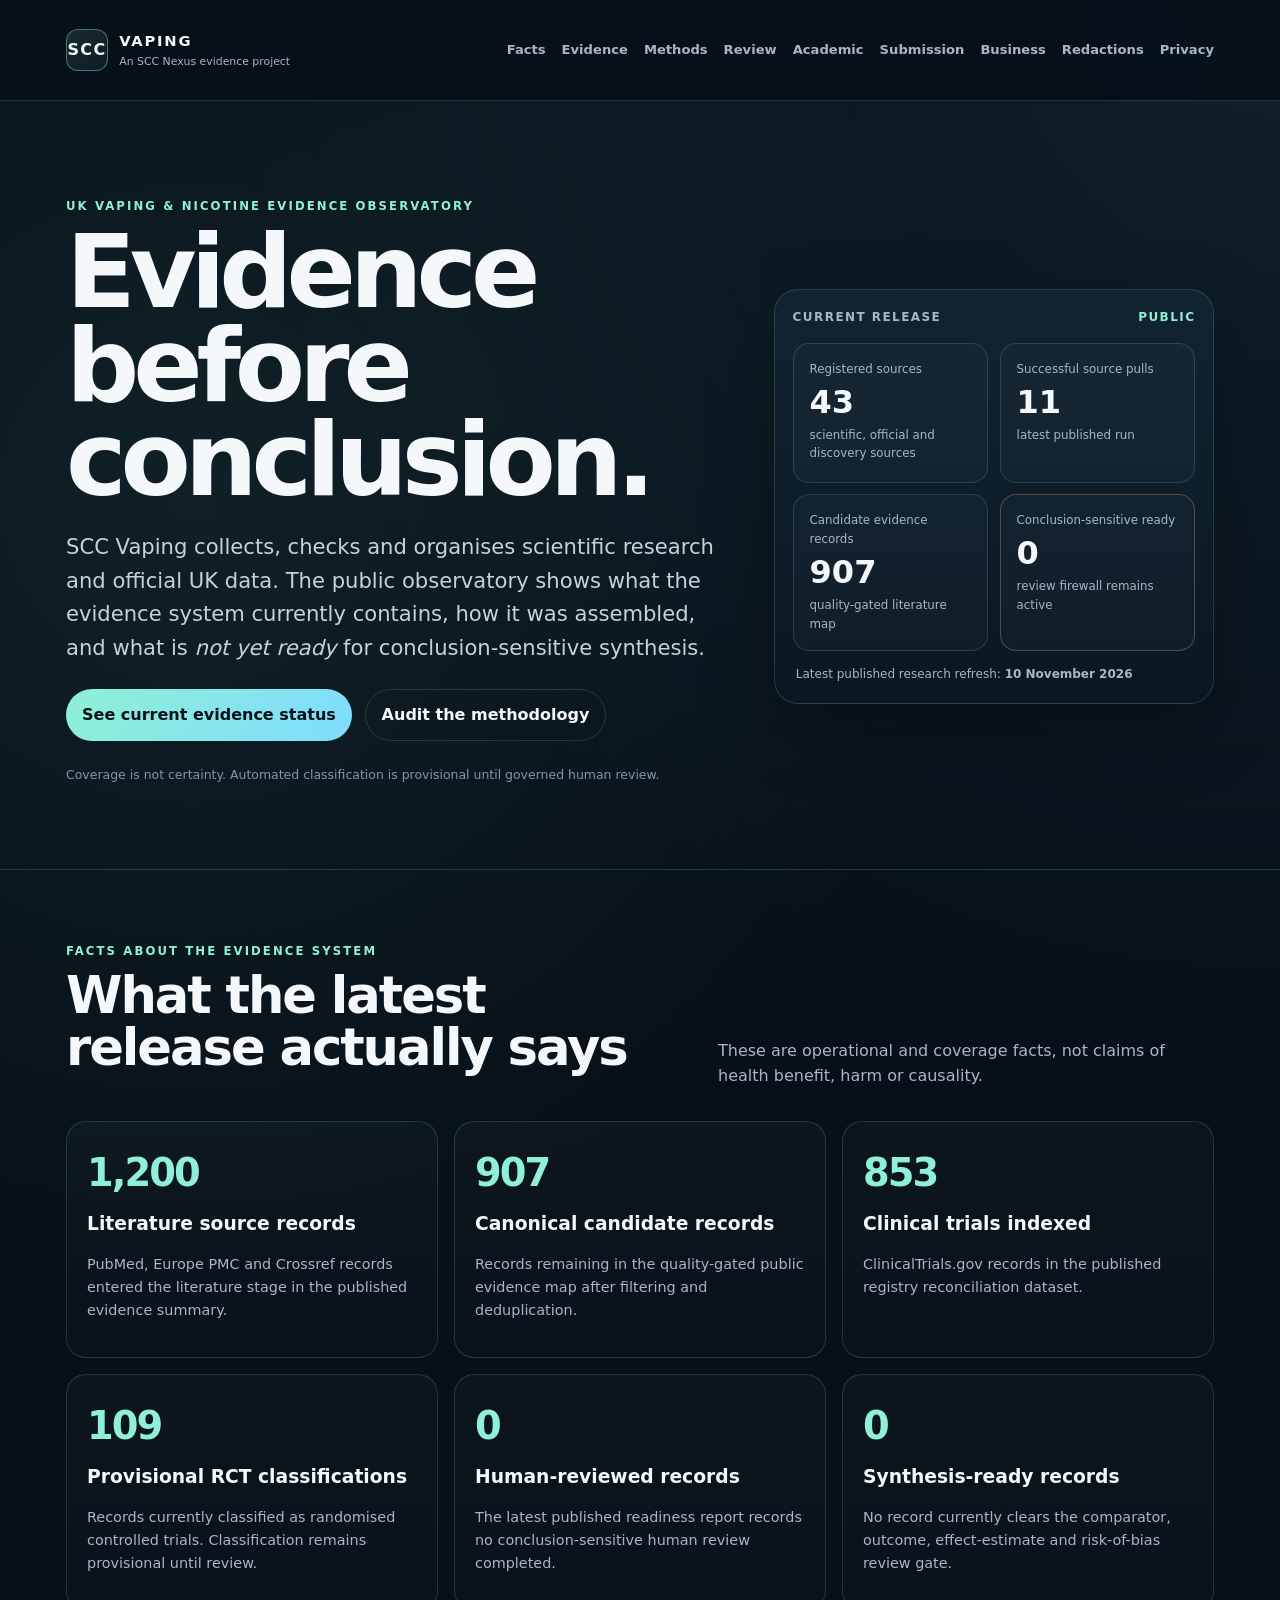
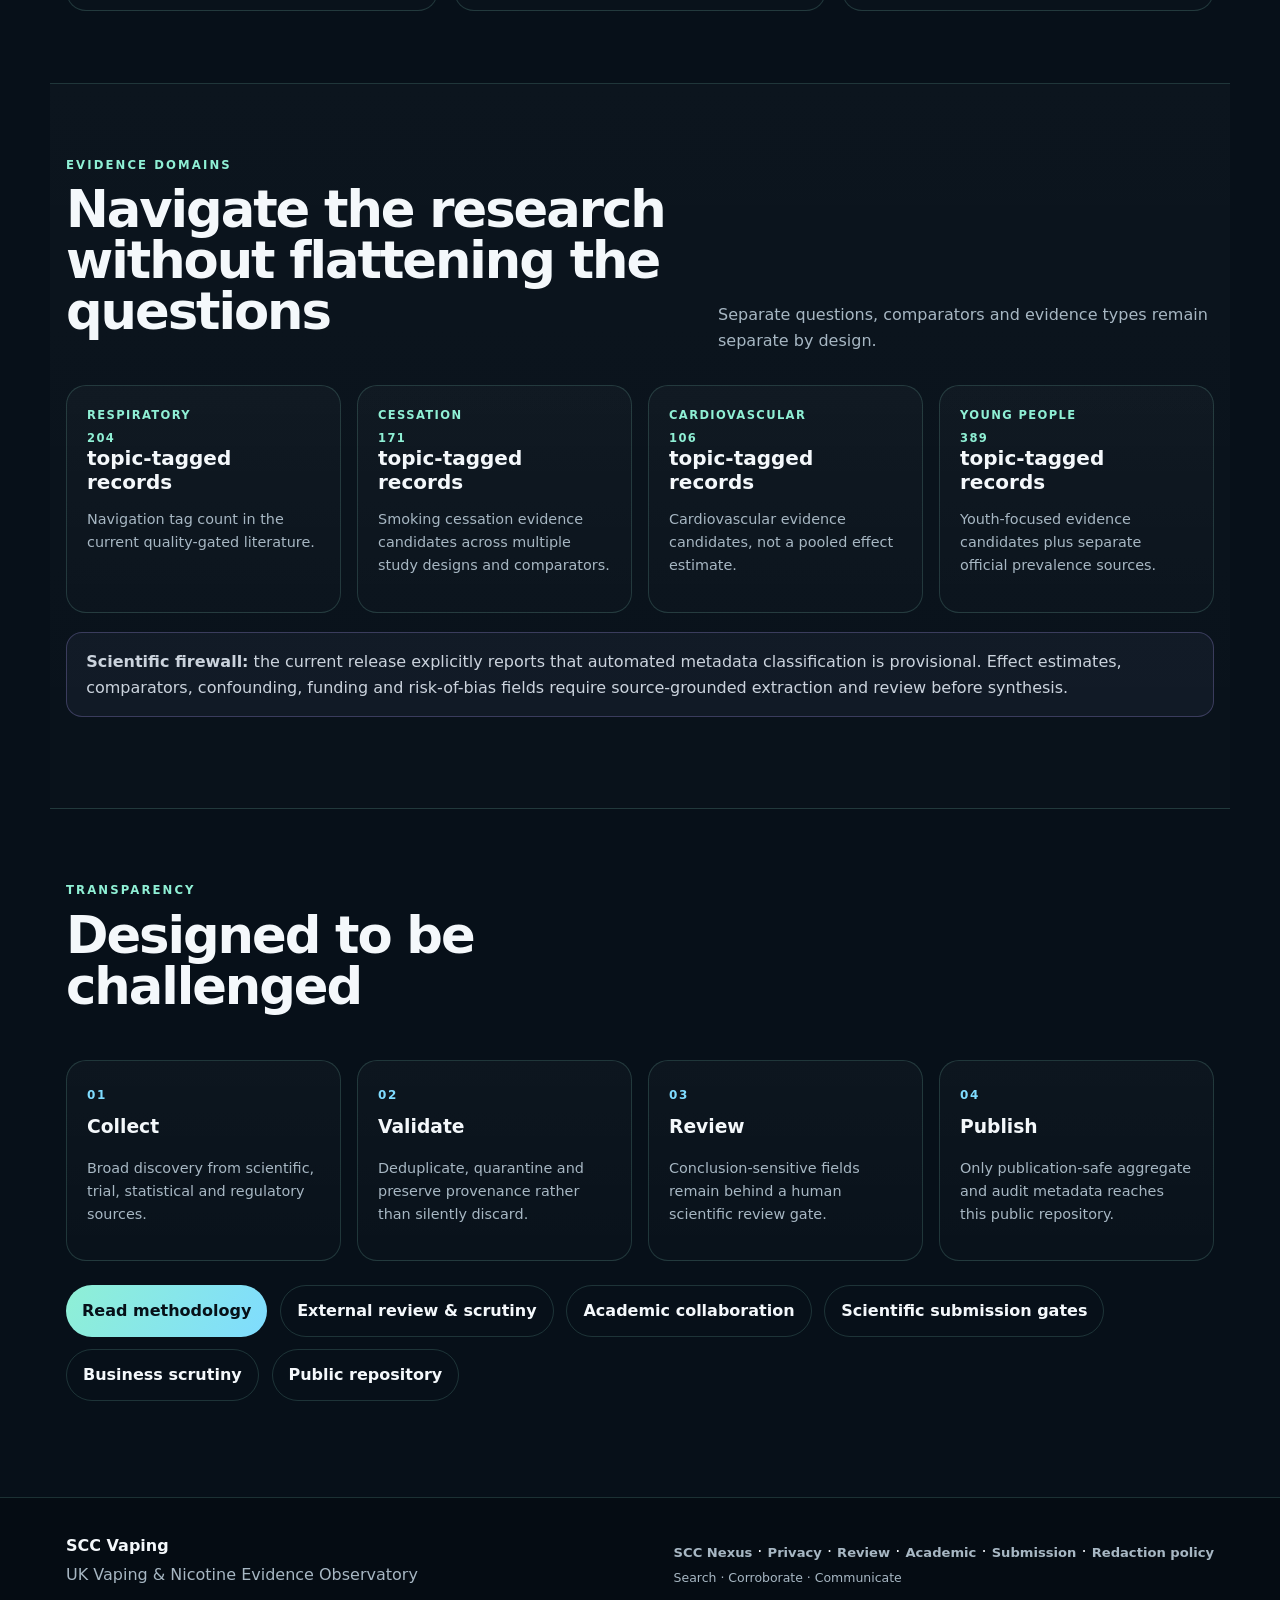
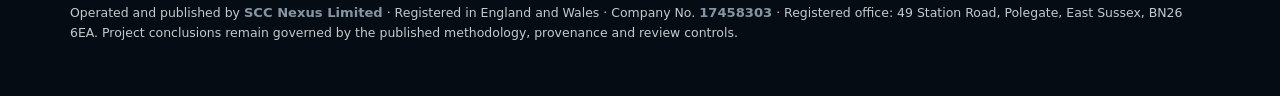
==== commit e4e7450a: "Publish validated SCC Vaping harvest 42816339892 (direct_canonical)" ====
--- a/index.html
+++ b/index.html
@@ -43,10 +43,10 @@
         <div class="pulse-grid">
           <article><span>Registered sources</span><strong id="registered-sources">43</strong><small>scientific, official and discovery sources</small></article>
           <article><span>Successful source pulls</span><strong id="successful-sources">11</strong><small>latest published run</small></article>
-          <article><span>Candidate evidence records</span><strong id="candidate-evidence-records">905</strong><small>quality-gated literature map</small></article>
+          <article><span>Candidate evidence records</span><strong id="candidate-evidence-records">907</strong><small>quality-gated literature map</small></article>
           <article class="gate"><span>Conclusion-sensitive ready</span><strong id="conclusion-ready">0</strong><small>review firewall remains active</small></article>
         </div>
-        <p class="refresh">Latest published research refresh: <strong id="refresh-date">9 November 2026</strong></p>
+        <p class="refresh">Latest published research refresh: <strong id="refresh-date">10 November 2026</strong></p>
       </aside>
     </div>
   </section>
@@ -55,7 +55,7 @@
     <div class="section-head"><div><p class="eyebrow">Facts about the evidence system</p><h2>What the latest release actually says</h2></div><p>These are operational and coverage facts, not claims of health benefit, harm or causality.</p></div>
     <div class="fact-grid">
       <article><b id="literature-source-records">1,200</b><h3>Literature source records</h3><p>PubMed, Europe PMC and Crossref records entered the literature stage in the published evidence summary.</p></article>
-      <article><b id="canonical-candidate-records">905</b><h3>Canonical candidate records</h3><p>Records remaining in the quality-gated public evidence map after filtering and deduplication.</p></article>
+      <article><b id="canonical-candidate-records">907</b><h3>Canonical candidate records</h3><p>Records remaining in the quality-gated public evidence map after filtering and deduplication.</p></article>
       <article><b id="clinical-trials-indexed">853</b><h3>Clinical trials indexed</h3><p>ClinicalTrials.gov records in the published registry reconciliation dataset.</p></article>
       <article><b id="provisional-rct-count">109</b><h3>Provisional RCT classifications</h3><p>Records currently classified as randomised controlled trials. Classification remains provisional until review.</p></article>
       <article><b id="human-reviewed-count">0</b><h3>Human-reviewed records</h3><p>The latest published readiness report records no conclusion-sensitive human review completed.</p></article>
@@ -67,10 +67,10 @@
     <div class="wrap">
       <div class="section-head"><div><p class="eyebrow">Evidence domains</p><h2>Navigate the research without flattening the questions</h2></div><p>Separate questions, comparators and evidence types remain separate by design.</p></div>
       <div class="domain-grid">
-        <article><span>Respiratory</span><strong><span id="respiratory-count">203</span> topic-tagged records</strong><p>Navigation tag count in the current quality-gated literature.</p></article>
+        <article><span>Respiratory</span><strong><span id="respiratory-count">204</span> topic-tagged records</strong><p>Navigation tag count in the current quality-gated literature.</p></article>
         <article><span>Cessation</span><strong><span id="cessation-count">171</span> topic-tagged records</strong><p>Smoking cessation evidence candidates across multiple study designs and comparators.</p></article>
         <article><span>Cardiovascular</span><strong><span id="cardiovascular-count">106</span> topic-tagged records</strong><p>Cardiovascular evidence candidates, not a pooled effect estimate.</p></article>
-        <article><span>Young people</span><strong><span id="youth-count">388</span> topic-tagged records</strong><p>Youth-focused evidence candidates plus separate official prevalence sources.</p></article>
+        <article><span>Young people</span><strong><span id="youth-count">389</span> topic-tagged records</strong><p>Youth-focused evidence candidates plus separate official prevalence sources.</p></article>
       </div>
       <div class="notice"><strong>Scientific firewall:</strong> the current release explicitly reports that automated metadata classification is provisional. Effect estimates, comparators, confounding, funding and risk-of-bias fields require source-grounded extraction and review before synthesis.</div>
     </div>
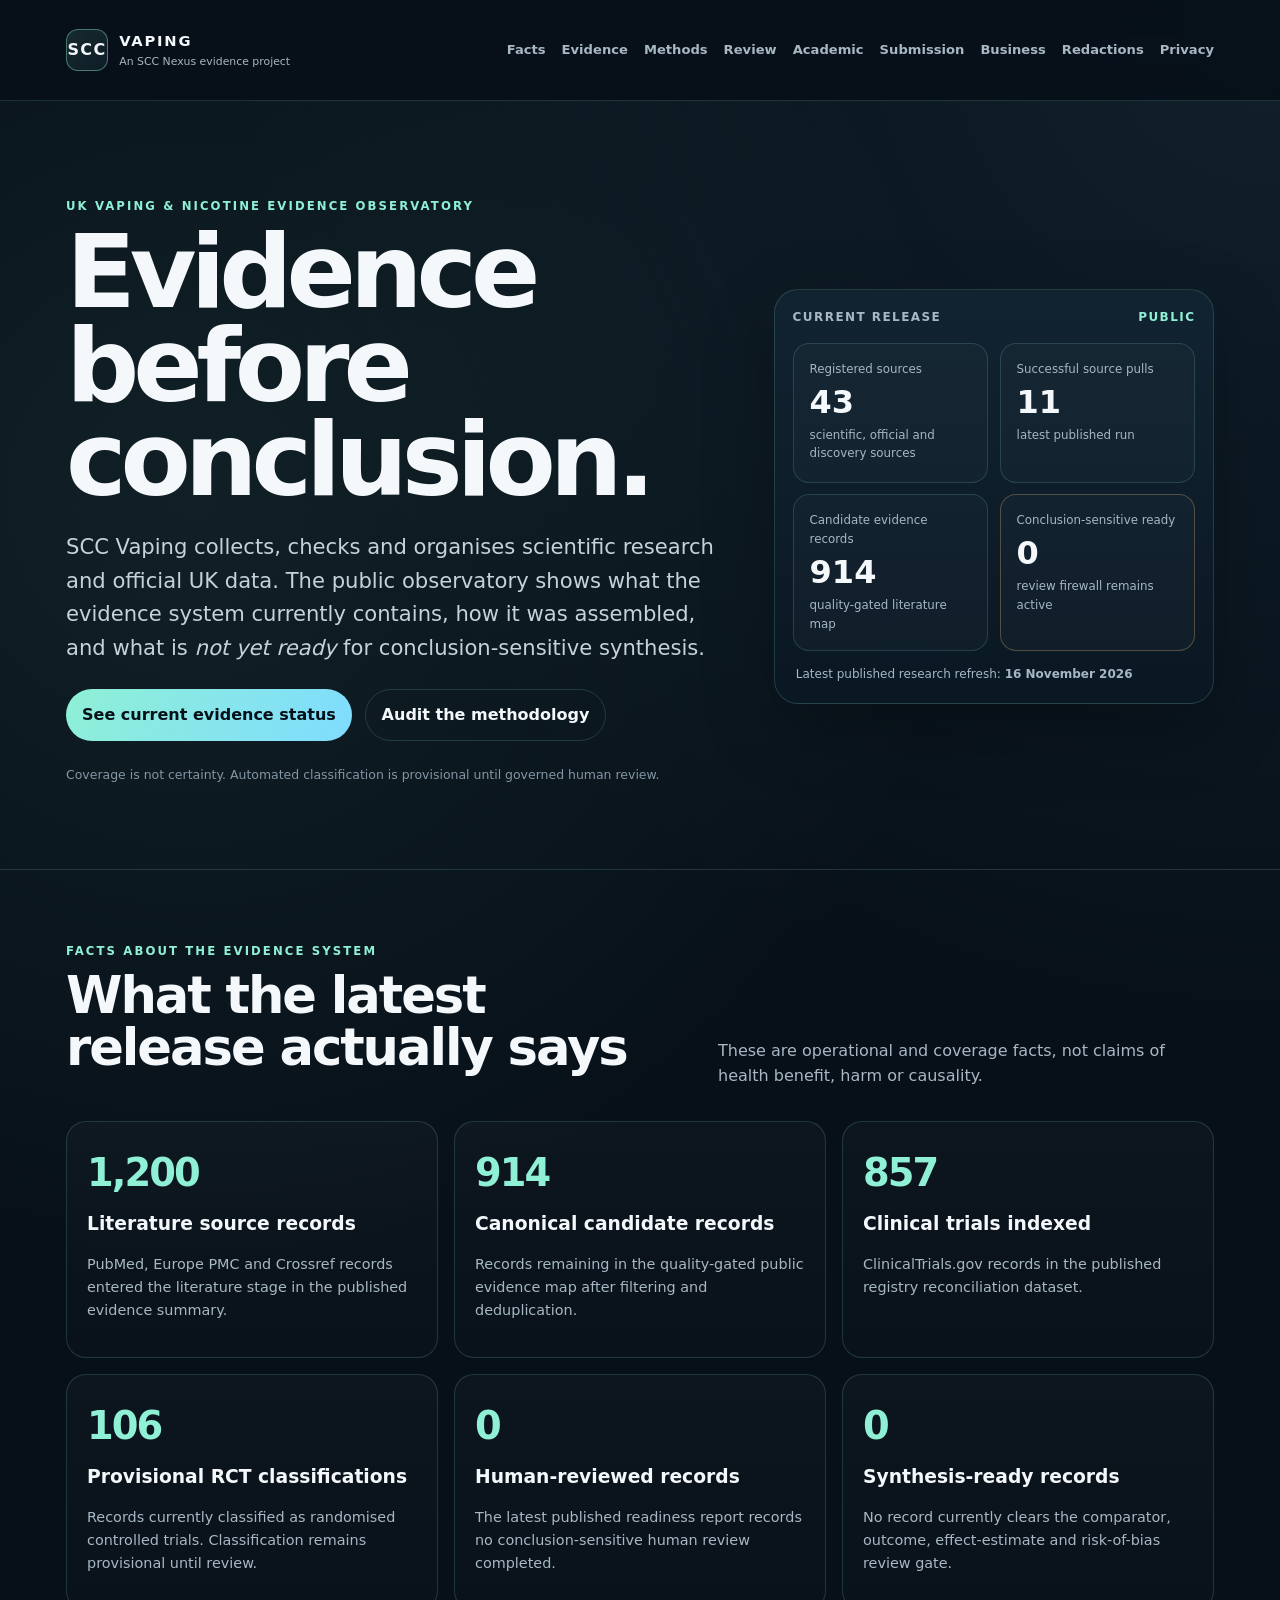
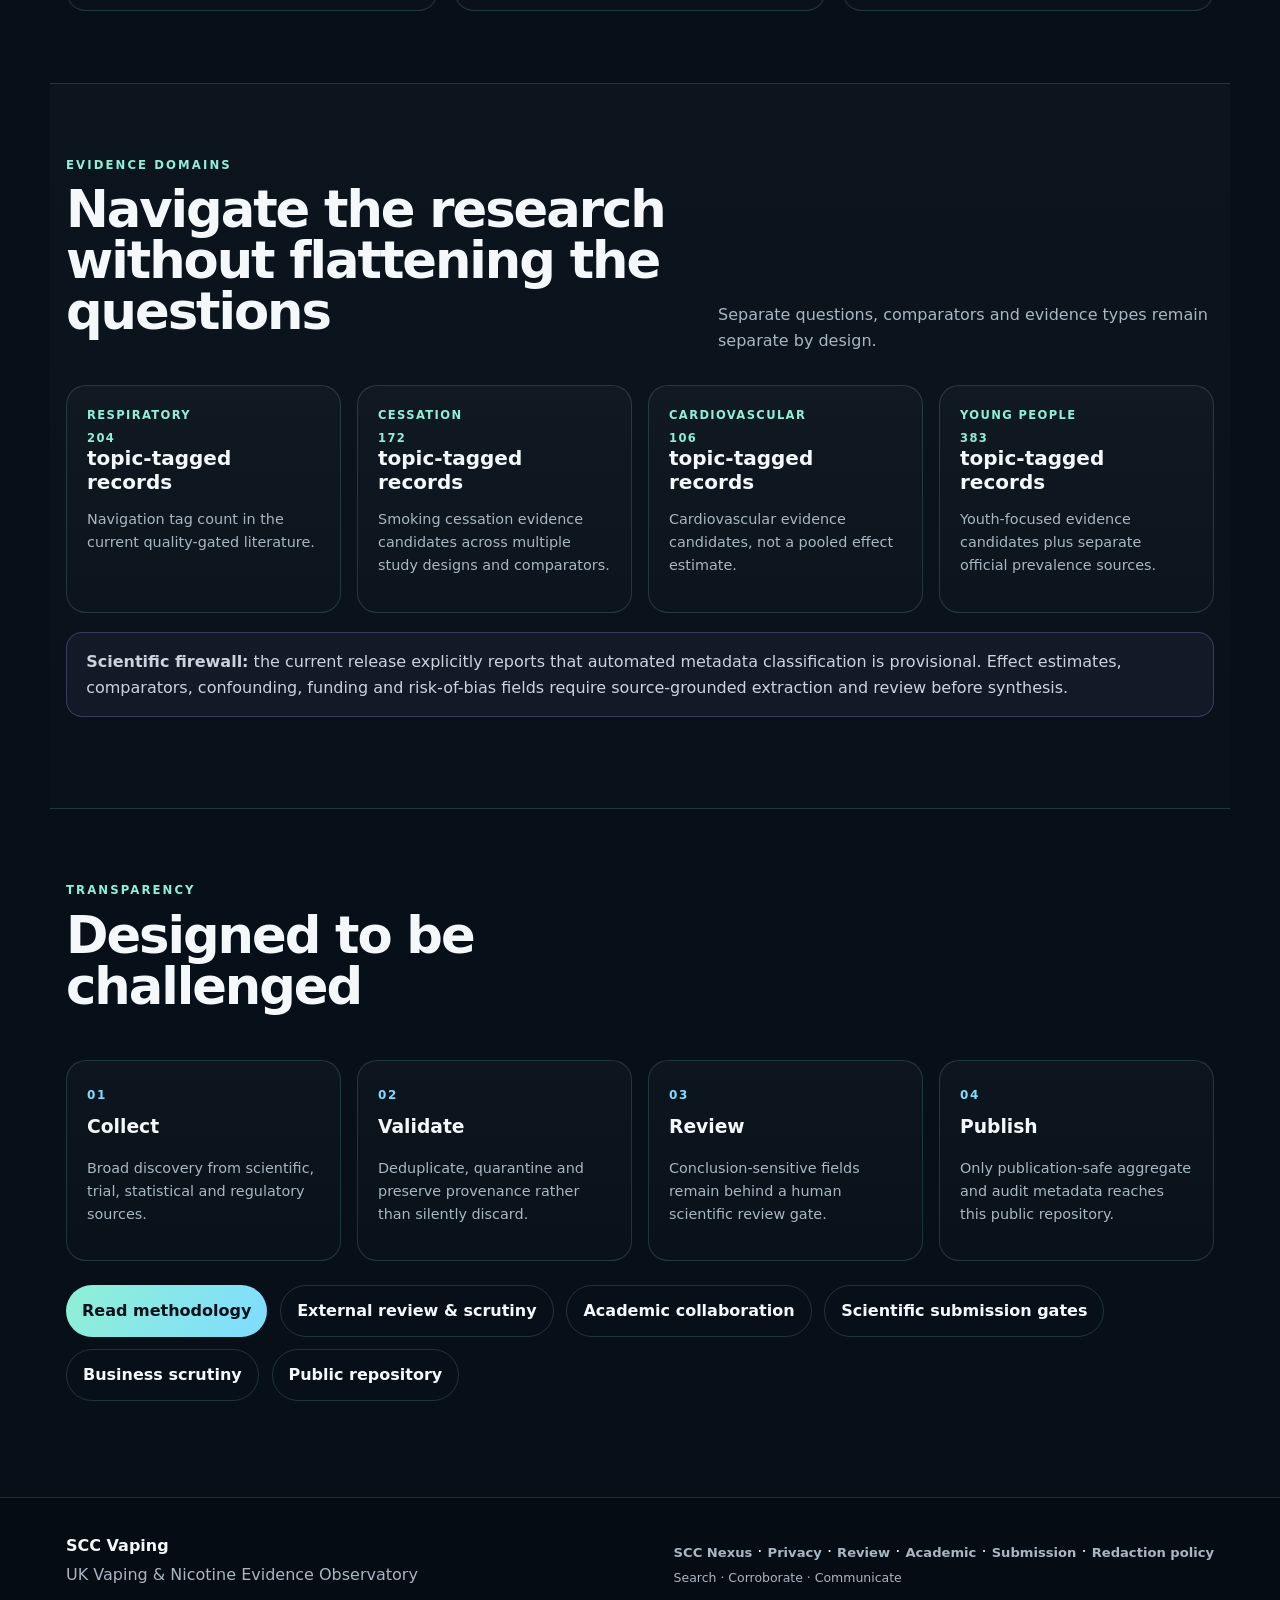
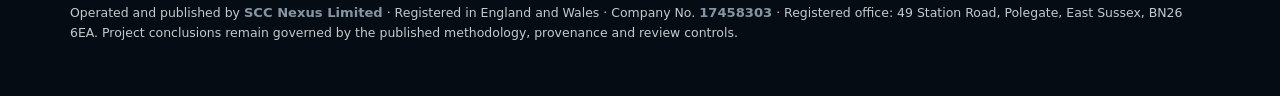
==== commit e8e3926b: "Publish validated SCC Vaping harvest 43878508135 (direct_canonical)" ====
--- a/index.html
+++ b/index.html
@@ -43,10 +43,10 @@
         <div class="pulse-grid">
           <article><span>Registered sources</span><strong id="registered-sources">43</strong><small>scientific, official and discovery sources</small></article>
           <article><span>Successful source pulls</span><strong id="successful-sources">11</strong><small>latest published run</small></article>
-          <article><span>Candidate evidence records</span><strong id="candidate-evidence-records">907</strong><small>quality-gated literature map</small></article>
+          <article><span>Candidate evidence records</span><strong id="candidate-evidence-records">914</strong><small>quality-gated literature map</small></article>
           <article class="gate"><span>Conclusion-sensitive ready</span><strong id="conclusion-ready">0</strong><small>review firewall remains active</small></article>
         </div>
-        <p class="refresh">Latest published research refresh: <strong id="refresh-date">10 November 2026</strong></p>
+        <p class="refresh">Latest published research refresh: <strong id="refresh-date">16 November 2026</strong></p>
       </aside>
     </div>
   </section>
@@ -55,9 +55,9 @@
     <div class="section-head"><div><p class="eyebrow">Facts about the evidence system</p><h2>What the latest release actually says</h2></div><p>These are operational and coverage facts, not claims of health benefit, harm or causality.</p></div>
     <div class="fact-grid">
       <article><b id="literature-source-records">1,200</b><h3>Literature source records</h3><p>PubMed, Europe PMC and Crossref records entered the literature stage in the published evidence summary.</p></article>
-      <article><b id="canonical-candidate-records">907</b><h3>Canonical candidate records</h3><p>Records remaining in the quality-gated public evidence map after filtering and deduplication.</p></article>
-      <article><b id="clinical-trials-indexed">853</b><h3>Clinical trials indexed</h3><p>ClinicalTrials.gov records in the published registry reconciliation dataset.</p></article>
-      <article><b id="provisional-rct-count">109</b><h3>Provisional RCT classifications</h3><p>Records currently classified as randomised controlled trials. Classification remains provisional until review.</p></article>
+      <article><b id="canonical-candidate-records">914</b><h3>Canonical candidate records</h3><p>Records remaining in the quality-gated public evidence map after filtering and deduplication.</p></article>
+      <article><b id="clinical-trials-indexed">857</b><h3>Clinical trials indexed</h3><p>ClinicalTrials.gov records in the published registry reconciliation dataset.</p></article>
+      <article><b id="provisional-rct-count">106</b><h3>Provisional RCT classifications</h3><p>Records currently classified as randomised controlled trials. Classification remains provisional until review.</p></article>
       <article><b id="human-reviewed-count">0</b><h3>Human-reviewed records</h3><p>The latest published readiness report records no conclusion-sensitive human review completed.</p></article>
       <article><b id="synthesis-ready-count">0</b><h3>Synthesis-ready records</h3><p>No record currently clears the comparator, outcome, effect-estimate and risk-of-bias review gate.</p></article>
     </div>
@@ -68,9 +68,9 @@
       <div class="section-head"><div><p class="eyebrow">Evidence domains</p><h2>Navigate the research without flattening the questions</h2></div><p>Separate questions, comparators and evidence types remain separate by design.</p></div>
       <div class="domain-grid">
         <article><span>Respiratory</span><strong><span id="respiratory-count">204</span> topic-tagged records</strong><p>Navigation tag count in the current quality-gated literature.</p></article>
-        <article><span>Cessation</span><strong><span id="cessation-count">171</span> topic-tagged records</strong><p>Smoking cessation evidence candidates across multiple study designs and comparators.</p></article>
+        <article><span>Cessation</span><strong><span id="cessation-count">172</span> topic-tagged records</strong><p>Smoking cessation evidence candidates across multiple study designs and comparators.</p></article>
         <article><span>Cardiovascular</span><strong><span id="cardiovascular-count">106</span> topic-tagged records</strong><p>Cardiovascular evidence candidates, not a pooled effect estimate.</p></article>
-        <article><span>Young people</span><strong><span id="youth-count">389</span> topic-tagged records</strong><p>Youth-focused evidence candidates plus separate official prevalence sources.</p></article>
+        <article><span>Young people</span><strong><span id="youth-count">383</span> topic-tagged records</strong><p>Youth-focused evidence candidates plus separate official prevalence sources.</p></article>
       </div>
       <div class="notice"><strong>Scientific firewall:</strong> the current release explicitly reports that automated metadata classification is provisional. Effect estimates, comparators, confounding, funding and risk-of-bias fields require source-grounded extraction and review before synthesis.</div>
     </div>
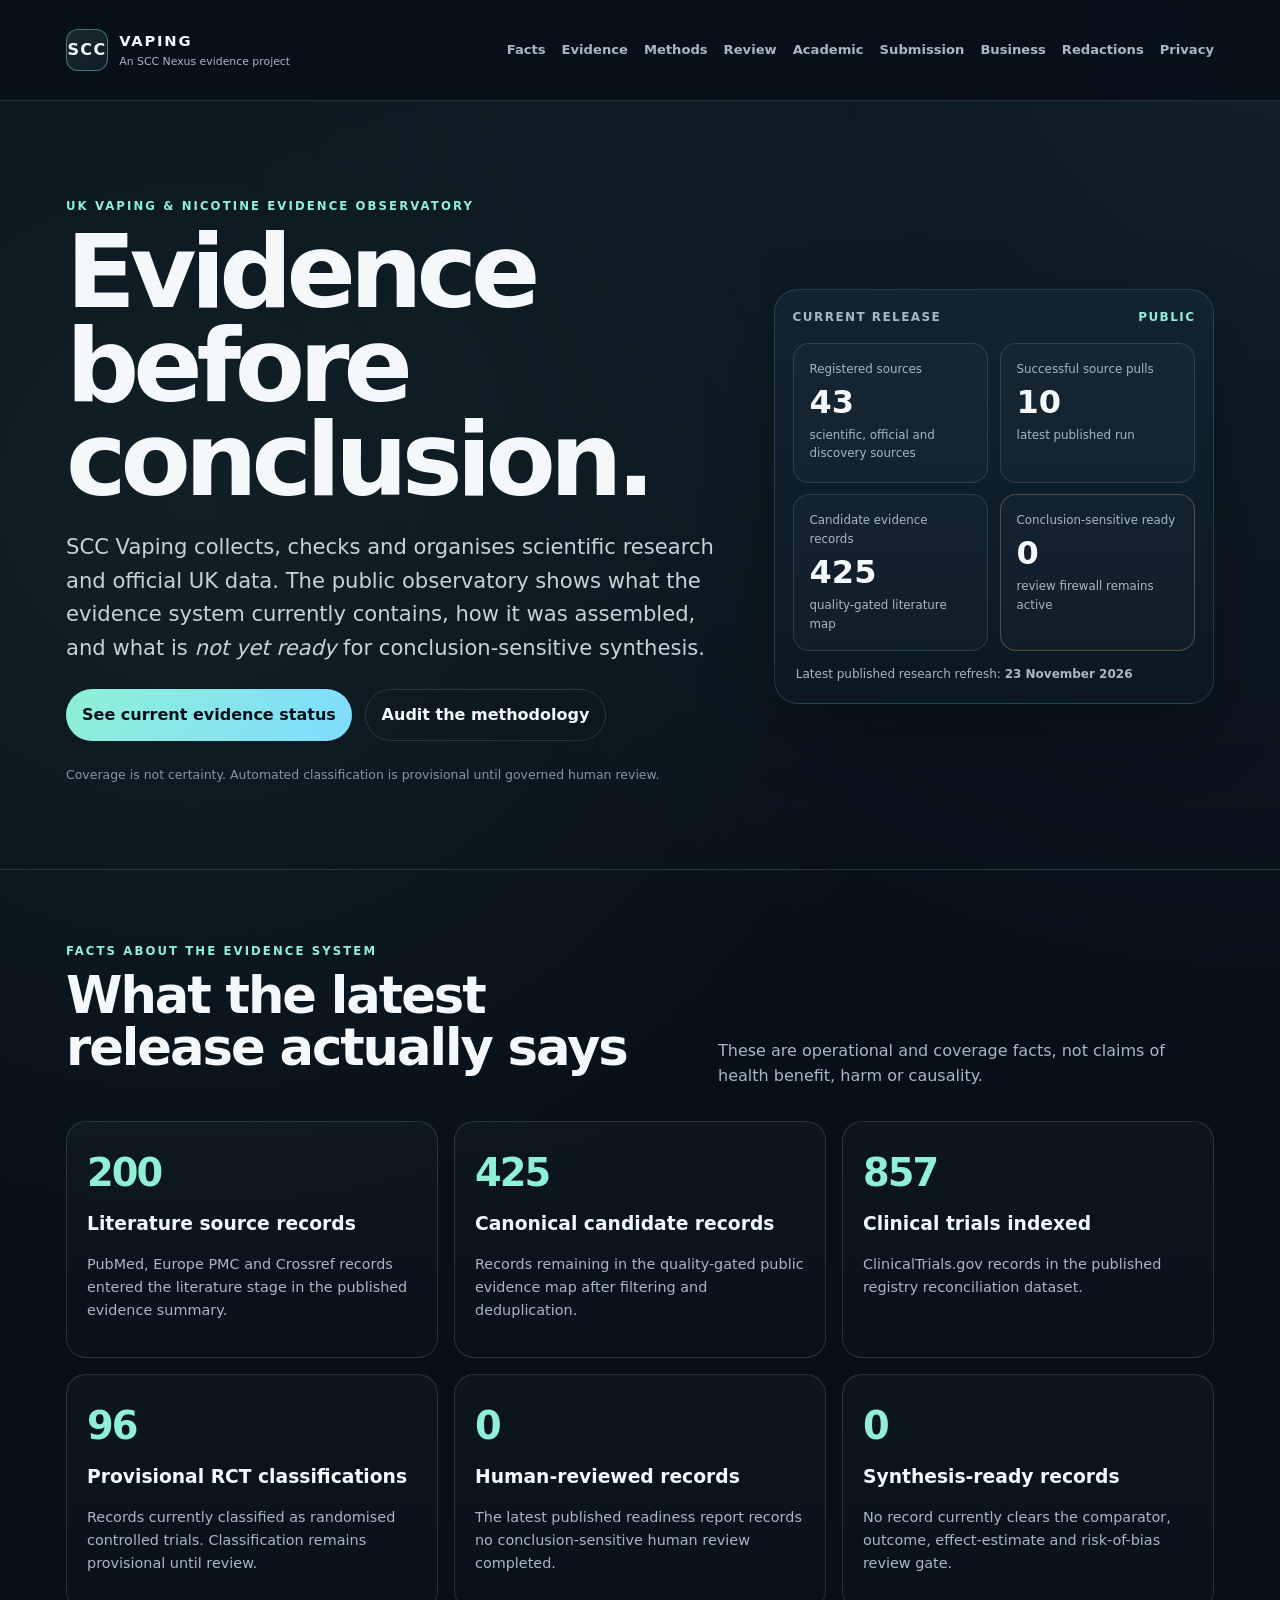
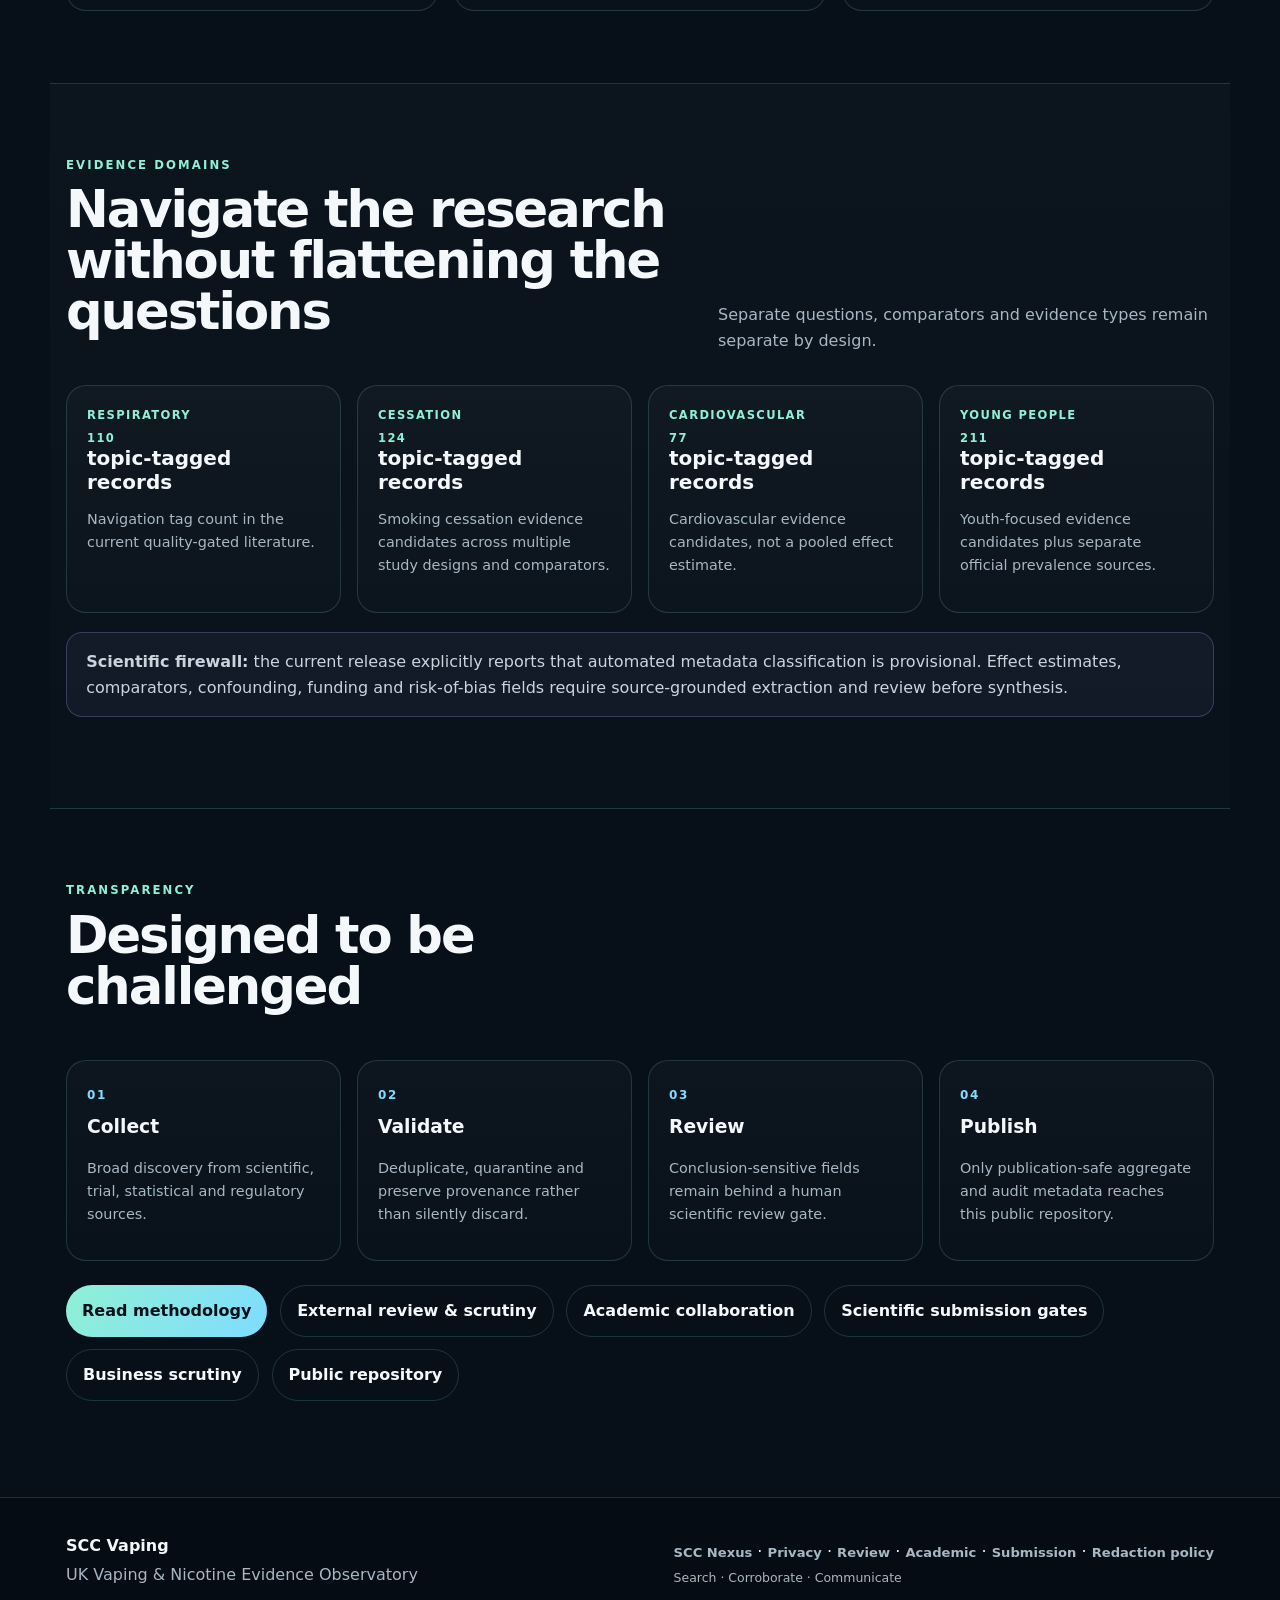
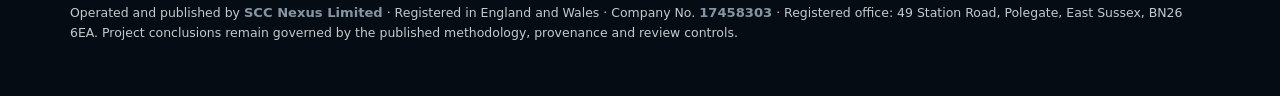
==== commit 48dc0b51: "Publish validated SCC Vaping harvest 45212311470 (direct_canonical)" ====
--- a/index.html
+++ b/index.html
@@ -42,11 +42,11 @@
         <div class="pulse-head"><span>Current release</span><span class="status-dot">PUBLIC</span></div>
         <div class="pulse-grid">
           <article><span>Registered sources</span><strong id="registered-sources">43</strong><small>scientific, official and discovery sources</small></article>
-          <article><span>Successful source pulls</span><strong id="successful-sources">11</strong><small>latest published run</small></article>
-          <article><span>Candidate evidence records</span><strong id="candidate-evidence-records">914</strong><small>quality-gated literature map</small></article>
+          <article><span>Successful source pulls</span><strong id="successful-sources">10</strong><small>latest published run</small></article>
+          <article><span>Candidate evidence records</span><strong id="candidate-evidence-records">425</strong><small>quality-gated literature map</small></article>
           <article class="gate"><span>Conclusion-sensitive ready</span><strong id="conclusion-ready">0</strong><small>review firewall remains active</small></article>
         </div>
-        <p class="refresh">Latest published research refresh: <strong id="refresh-date">16 November 2026</strong></p>
+        <p class="refresh">Latest published research refresh: <strong id="refresh-date">23 November 2026</strong></p>
       </aside>
     </div>
   </section>
@@ -54,10 +54,10 @@
   <section id="facts" class="section wrap">
     <div class="section-head"><div><p class="eyebrow">Facts about the evidence system</p><h2>What the latest release actually says</h2></div><p>These are operational and coverage facts, not claims of health benefit, harm or causality.</p></div>
     <div class="fact-grid">
-      <article><b id="literature-source-records">1,200</b><h3>Literature source records</h3><p>PubMed, Europe PMC and Crossref records entered the literature stage in the published evidence summary.</p></article>
-      <article><b id="canonical-candidate-records">914</b><h3>Canonical candidate records</h3><p>Records remaining in the quality-gated public evidence map after filtering and deduplication.</p></article>
+      <article><b id="literature-source-records">200</b><h3>Literature source records</h3><p>PubMed, Europe PMC and Crossref records entered the literature stage in the published evidence summary.</p></article>
+      <article><b id="canonical-candidate-records">425</b><h3>Canonical candidate records</h3><p>Records remaining in the quality-gated public evidence map after filtering and deduplication.</p></article>
       <article><b id="clinical-trials-indexed">857</b><h3>Clinical trials indexed</h3><p>ClinicalTrials.gov records in the published registry reconciliation dataset.</p></article>
-      <article><b id="provisional-rct-count">106</b><h3>Provisional RCT classifications</h3><p>Records currently classified as randomised controlled trials. Classification remains provisional until review.</p></article>
+      <article><b id="provisional-rct-count">96</b><h3>Provisional RCT classifications</h3><p>Records currently classified as randomised controlled trials. Classification remains provisional until review.</p></article>
       <article><b id="human-reviewed-count">0</b><h3>Human-reviewed records</h3><p>The latest published readiness report records no conclusion-sensitive human review completed.</p></article>
       <article><b id="synthesis-ready-count">0</b><h3>Synthesis-ready records</h3><p>No record currently clears the comparator, outcome, effect-estimate and risk-of-bias review gate.</p></article>
     </div>
@@ -67,10 +67,10 @@
     <div class="wrap">
       <div class="section-head"><div><p class="eyebrow">Evidence domains</p><h2>Navigate the research without flattening the questions</h2></div><p>Separate questions, comparators and evidence types remain separate by design.</p></div>
       <div class="domain-grid">
-        <article><span>Respiratory</span><strong><span id="respiratory-count">204</span> topic-tagged records</strong><p>Navigation tag count in the current quality-gated literature.</p></article>
-        <article><span>Cessation</span><strong><span id="cessation-count">172</span> topic-tagged records</strong><p>Smoking cessation evidence candidates across multiple study designs and comparators.</p></article>
-        <article><span>Cardiovascular</span><strong><span id="cardiovascular-count">106</span> topic-tagged records</strong><p>Cardiovascular evidence candidates, not a pooled effect estimate.</p></article>
-        <article><span>Young people</span><strong><span id="youth-count">383</span> topic-tagged records</strong><p>Youth-focused evidence candidates plus separate official prevalence sources.</p></article>
+        <article><span>Respiratory</span><strong><span id="respiratory-count">110</span> topic-tagged records</strong><p>Navigation tag count in the current quality-gated literature.</p></article>
+        <article><span>Cessation</span><strong><span id="cessation-count">124</span> topic-tagged records</strong><p>Smoking cessation evidence candidates across multiple study designs and comparators.</p></article>
+        <article><span>Cardiovascular</span><strong><span id="cardiovascular-count">77</span> topic-tagged records</strong><p>Cardiovascular evidence candidates, not a pooled effect estimate.</p></article>
+        <article><span>Young people</span><strong><span id="youth-count">211</span> topic-tagged records</strong><p>Youth-focused evidence candidates plus separate official prevalence sources.</p></article>
       </div>
       <div class="notice"><strong>Scientific firewall:</strong> the current release explicitly reports that automated metadata classification is provisional. Effect estimates, comparators, confounding, funding and risk-of-bias fields require source-grounded extraction and review before synthesis.</div>
     </div>
